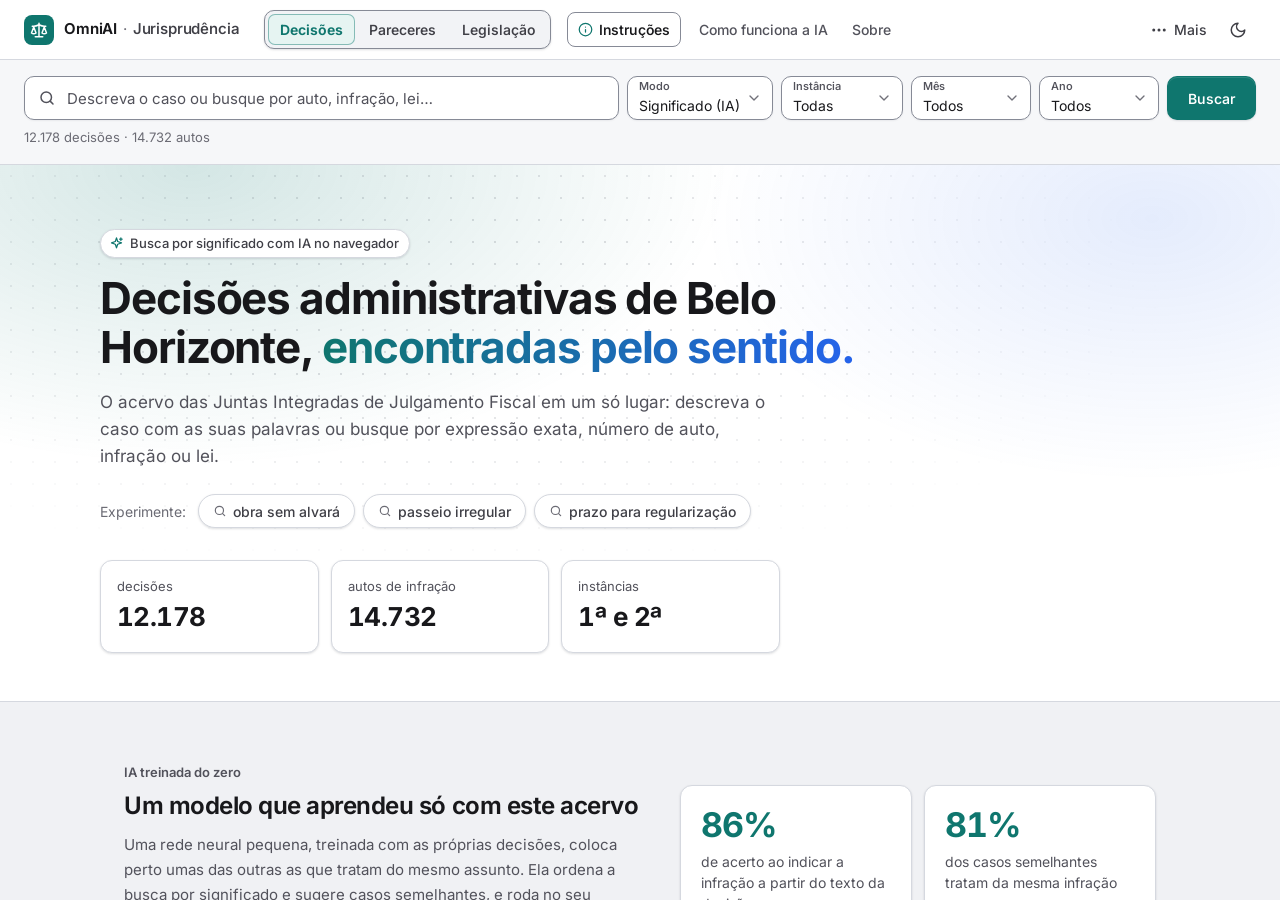
==== site_publico/index.html @ 9a9481fb "Site: visual com mais contraste e profundidade O tema ficou sutil demais, principalmente os contorno" ====
<!doctype html>
<html lang="pt-BR">

<head>
  <meta charset="utf-8" />
  <meta name="viewport" content="width=device-width, initial-scale=1" />
  <title>OmniAI · Jurisprudência — busca de decisões administrativas com IA</title>
  <meta name="description"
    content="Busque mais de 12 mil decisões das Juntas Integradas de Julgamento Fiscal de Belo Horizonte por expressão, palavras ou significado, com IA que roda no navegador." />
  <meta name="theme-color" content="#0f766e" />
  <link rel="canonical" href="https://sauliiin.github.io/jurisprudencia-juntas/site_publico/" />
  <meta property="og:type" content="website" />
  <meta property="og:locale" content="pt_BR" />
  <meta property="og:site_name" content="OmniAI · Jurisprudência" />
  <meta property="og:title" content="OmniAI · Jurisprudência" />
  <meta property="og:description"
    content="Mais de 12 mil decisões administrativas de Belo Horizonte, pesquisáveis pelo sentido, com IA treinada do zero que roda no navegador." />
  <meta property="og:url" content="https://sauliiin.github.io/jurisprudencia-juntas/site_publico/" />
  <meta property="og:image" content="https://sauliiin.github.io/jurisprudencia-juntas/site_publico/assets/og.png" />
  <meta property="og:image:width" content="1200" />
  <meta property="og:image:height" content="630" />
  <meta property="og:image:alt" content="OmniAI · Jurisprudência: busca de decisões administrativas com IA" />
  <meta name="twitter:card" content="summary_large_image" />
  <meta name="twitter:title" content="OmniAI · Jurisprudência" />
  <meta name="twitter:description"
    content="Mais de 12 mil decisões administrativas de Belo Horizonte, pesquisáveis pelo sentido, com IA no navegador." />
  <meta name="twitter:image" content="https://sauliiin.github.io/jurisprudencia-juntas/site_publico/assets/og.png" />
  <link rel="icon" href="assets/favicon.svg" type="image/svg+xml" />
  <link rel="preload" href="assets/fonts/inter-latin.woff2" as="font" type="font/woff2" crossorigin />
  <link rel="stylesheet" href="styles.css" />
  <script>
    try {
      const tema = localStorage.getItem("omniai-tema");
      if (tema === "light" || tema === "dark") document.documentElement.dataset.theme = tema;
    } catch {}
  </script>
</head>

<body class="app tem-home">
  <a class="pular" href="#search-input">Pular para a busca</a>

  <header class="topbar">
    <a class="brand" href="./" aria-label="OmniAI · Jurisprudência, página inicial">
      <span class="brand-mark" aria-hidden="true"><svg class="icon"><use href="assets/icones.svg#balanca" /></svg></span>
      <span>OmniAI<span class="brand-sep"> · </span><span class="brand-produto">Jurisprudência</span></span>
    </a>
    <nav class="topnav" aria-label="Principal">
      <div class="modos">
        <a class="modo" href="./" aria-current="page">Decisões</a>
        <a class="modo" href="pareceres/">Pareceres</a>
        <a class="modo" href="legislacao/">Legislação</a>
      </div>
      <a class="nav-link nav-destaque" href="instrucoes.html"><svg class="icon icon-sm" aria-hidden="true"><use href="assets/icones.svg#info" /></svg>Instruções</a>
      <a class="nav-link" href="ia.html">Como funciona a IA</a>
      <a class="nav-link" href="sobre.html">Sobre</a>
    </nav>
    <div class="topbar-acoes">
      <a class="icon-btn so-celular" href="instrucoes.html" aria-label="Instruções"><svg class="icon" aria-hidden="true"><use href="assets/icones.svg#info" /></svg></a>
      <details class="menu">
        <summary class="icon-btn" aria-label="Mais opções">
          <svg class="icon" aria-hidden="true"><use href="assets/icones.svg#mais" /></svg><span class="menu-rotulo">Mais</span>
        </summary>
        <div class="menu-painel">
          <div class="so-mobile">
            <a href="./"><svg class="icon" aria-hidden="true"><use href="assets/icones.svg#balanca" /></svg>Decisões</a>
            <a href="pareceres/"><svg class="icon" aria-hidden="true"><use href="assets/icones.svg#pasta" /></svg>Pareceres</a>
            <a href="legislacao/"><svg class="icon" aria-hidden="true"><use href="assets/icones.svg#livro" /></svg>Legislação</a>
          </div>
          <div class="so-medio">
            <a href="ia.html"><svg class="icon" aria-hidden="true"><use href="assets/icones.svg#faisca" /></svg>Como funciona a IA</a>
            <a href="sobre.html"><svg class="icon" aria-hidden="true"><use href="assets/icones.svg#info" /></svg>Sobre o projeto</a>
            <div class="menu-sep"></div>
          </div>
          <div class="menu-titulo">Para quem vota nas Juntas</div>
          <a href="https://drive.google.com/drive/folders/1YDlwa0MiwxSYp5H8YgRgQfdKc9hQhJph?usp=sharing" target="_blank" rel="noopener">
            <svg class="icon" aria-hidden="true"><use href="assets/icones.svg#pasta" /></svg>Drive · Decisões por lei
            <svg class="icon externo" aria-hidden="true"><use href="assets/icones.svg#externo" /></svg></a>
          <a href="https://drive.google.com/drive/folders/1k8K3eUxbiuRlLcRZhVXwx4fyr3P94zcZ?usp=sharing" target="_blank" rel="noopener">
            <svg class="icon" aria-hidden="true"><use href="assets/icones.svg#documento" /></svg>Drive · Modelos de voto
            <svg class="icon externo" aria-hidden="true"><use href="assets/icones.svg#externo" /></svg></a>
          <a href="instrucoes.html"><svg class="icon" aria-hidden="true"><use href="assets/icones.svg#info" /></svg>Instruções</a>
          <a href="roteiro_voto.html"><svg class="icon" aria-hidden="true"><use href="assets/icones.svg#livro" /></svg>Roteiro para elaborar voto</a>
          <a href="tutoriais.html"><svg class="icon" aria-hidden="true"><use href="assets/icones.svg#video" /></svg>Vídeos tutoriais</a>
        </div>
      </details>
      <button class="icon-btn tema-toggle" type="button" aria-label="Alternar tema">
        <svg class="icon icon-lua" aria-hidden="true"><use href="assets/icones.svg#lua" /></svg>
        <svg class="icon icon-sol" aria-hidden="true"><use href="assets/icones.svg#sol" /></svg>
      </button>
    </div>
  </header>

  <section class="busca" aria-label="Busca de decisões">
    <form id="search-form" class="searchbar" role="search">
      <div class="campo-busca">
        <svg class="icon" aria-hidden="true"><use href="assets/icones.svg#busca" /></svg>
        <label class="sr-only" for="search-input">Buscar decisões</label>
        <input id="search-input" type="search" autocomplete="off" enterkeyhint="search"
          placeholder="Descreva o caso ou busque por auto, infração, lei…" />
      </div>
      <button class="btn filtros-toggle" type="button" aria-expanded="false" aria-controls="filtros">
        <svg class="icon" aria-hidden="true"><use href="assets/icones.svg#filtros" /></svg>Filtros
      </button>
      <div id="filtros" class="filtros">
        <label class="filtro"><span class="filtro-rotulo">Modo</span>
          <select id="search-mode">
            <option value="phrase">Expressão</option>
            <option value="words">Palavras</option>
            <option value="semantic" selected>Significado (IA)</option>
          </select>
        </label>
        <label class="filtro"><span class="filtro-rotulo">Instância</span>
          <select id="instance-filter">
            <option value="todas">Todas</option>
            <option value="1a_instancia">1ª instância</option>
            <option value="2a_instancia">2ª instância</option>
          </select>
        </label>
        <label class="filtro"><span class="filtro-rotulo">Mês</span>
          <select id="month-filter">
            <option value="">Todos</option>
            <option value="janeiro">Janeiro</option>
            <option value="fevereiro">Fevereiro</option>
            <option value="março">Março</option>
            <option value="abril">Abril</option>
            <option value="maio">Maio</option>
            <option value="junho">Junho</option>
            <option value="julho">Julho</option>
            <option value="agosto">Agosto</option>
            <option value="setembro">Setembro</option>
            <option value="outubro">Outubro</option>
            <option value="novembro">Novembro</option>
            <option value="dezembro">Dezembro</option>
          </select>
        </label>
        <label class="filtro"><span class="filtro-rotulo">Ano</span>
          <select id="year-filter">
            <option value="">Todos</option>
          </select>
        </label>
      </div>
      <button class="btn btn-primary btn-buscar" type="submit">Buscar</button>
    </form>
    <p id="stats" class="busca-status" aria-live="polite">Carregando acervo…</p>
  </section>

  <main class="principal" id="conteudo">
    <div id="home" class="home">
      <section class="hero" aria-labelledby="home-titulo">
        <div class="hero-inner">
          <p class="eyebrow"><svg class="icon" aria-hidden="true"><use href="assets/icones.svg#faisca" /></svg>Busca por significado com IA no navegador</p>
          <h1 id="home-titulo">Decisões administrativas de Belo Horizonte, <span class="titulo-destaque">encontradas pelo sentido.</span></h1>
          <p class="hero-lead">
            O acervo das Juntas Integradas de Julgamento Fiscal em um só lugar: descreva o caso com as suas palavras
            ou busque por expressão exata, número de auto, infração ou lei.
          </p>
          <div class="exemplos">
            <span class="exemplos-rotulo">Experimente:</span>
            <button class="exemplo" type="button" data-busca="obra sem alvará"><svg class="icon" aria-hidden="true"><use href="assets/icones.svg#busca" /></svg>obra sem alvará</button>
            <button class="exemplo" type="button" data-busca="passeio irregular"><svg class="icon" aria-hidden="true"><use href="assets/icones.svg#busca" /></svg>passeio irregular</button>
            <button class="exemplo" type="button" data-busca="prazo para regularização"><svg class="icon" aria-hidden="true"><use href="assets/icones.svg#busca" /></svg>prazo para regularização</button>
          </div>
          <dl class="numeros">
            <div class="numero"><dt>decisões</dt><dd id="num-votos">12.178</dd></div>
            <div class="numero"><dt>autos de infração</dt><dd id="num-autos">14.732</dd></div>
            <div class="numero"><dt>instâncias</dt><dd>1ª e 2ª</dd></div>
          </dl>
        </div>
      </section>

      <section class="home-secao home-ia" aria-labelledby="home-ia-titulo">
        <div>
          <p class="secao-rotulo">IA treinada do zero</p>
          <h2 id="home-ia-titulo">Um modelo que aprendeu só com este acervo</h2>
          <p>
            Uma rede neural pequena, treinada com as próprias decisões, coloca perto umas das outras as que tratam do
            mesmo assunto. Ela ordena a busca por significado e sugere casos semelhantes, e roda no seu navegador:
            nada do que você digita sai do seu computador.
          </p>
          <a class="link-seta" href="ia.html">Como funciona a IA
            <svg class="icon icon-sm" aria-hidden="true"><use href="assets/icones.svg#seta-direita" /></svg></a>
        </div>
        <div class="metricas">
          <div class="metrica"><strong data-metrica="acerto_infracao">86%</strong><span>de acerto ao indicar a infração a partir do texto da decisão</span></div>
          <div class="metrica"><strong data-metrica="vizinhos_mesma_infracao_p5">81%</strong><span>dos casos semelhantes tratam da mesma infração</span></div>
        </div>
      </section>

      <section class="home-secao home-recursos" aria-labelledby="home-recursos-titulo">
        <h2 id="home-recursos-titulo">Feito para quem pesquisa e vota</h2>
        <div class="recursos">
          <div class="recurso">
            <span class="recurso-icone"><svg class="icon" aria-hidden="true"><use href="assets/icones.svg#busca" /></svg></span>
            <h3>Três modos de busca</h3>
            <p>Expressão exata, todas as palavras ou significado, com filtros por instância, mês e ano.</p>
          </div>
          <div class="recurso">
            <span class="recurso-icone"><svg class="icon" aria-hidden="true"><use href="assets/icones.svg#camadas" /></svg></span>
            <h3>Casos semelhantes</h3>
            <p>Ao abrir uma decisão, as cinco mais parecidas e como cada uma foi julgada.</p>
          </div>
          <div class="recurso">
            <span class="recurso-icone"><svg class="icon" aria-hidden="true"><use href="assets/icones.svg#escudo" /></svg></span>
            <h3>Dados pessoais protegidos</h3>
            <p>Nomes de autuados mascarados e caminhos internos removidos do acervo publicado.</p>
          </div>
        </div>
      </section>

      <footer class="rodape">
        <div class="rodape-inner">
          <span>OmniAI · Jurisprudência — projeto de Saulo Hugo Rossi</span>
          <nav aria-label="Rodapé">
            <a href="sobre.html">Sobre</a>
            <a href="ia.html">Como funciona a IA</a>
            <a href="instrucoes.html">Instruções</a>
            <a href="https://drive.google.com/drive/folders/1YDlwa0MiwxSYp5H8YgRgQfdKc9hQhJph?usp=sharing" target="_blank" rel="noopener">Drive · Decisões por lei</a>
            <a href="https://drive.google.com/drive/folders/1k8K3eUxbiuRlLcRZhVXwx4fyr3P94zcZ?usp=sharing" target="_blank" rel="noopener">Drive · Modelos</a>
            <a href="https://github.com/sauliiin/jurisprudencia-juntas" target="_blank" rel="noopener">GitHub</a>
          </nav>
        </div>
      </footer>
    </div>

    <div class="workspace">
      <section class="results-pane" aria-label="Resultados">
        <div class="results-meta">
          <span id="result-count" aria-live="polite">0 resultados</span>
        </div>
        <div id="ia-hint" class="ia-hint" hidden></div>
        <div id="results" class="results-list"></div>
        <nav id="pagination-bar" class="pagination-bar" aria-label="Paginação" hidden>
          <button id="page-prev" class="btn" type="button" disabled>
            <svg class="icon icon-sm" aria-hidden="true"><use href="assets/icones.svg#anterior" /></svg>Anterior</button>
          <span id="page-info">Página 1</span>
          <button id="page-next" class="btn" type="button">Próxima
            <svg class="icon icon-sm" aria-hidden="true"><use href="assets/icones.svg#proxima" /></svg></button>
        </nav>
      </section>

      <section class="detail-pane" aria-label="Decisão selecionada">
        <div id="empty-state" class="empty-state">
          <svg class="icon" aria-hidden="true"><use href="assets/icones.svg#documento" /></svg>
          <strong>Selecione uma decisão</strong>
          <span>O texto, os autos e os casos semelhantes aparecem aqui.</span>
        </div>

        <article id="detail" class="detail" hidden>
          <div class="detail-barra">
            <button class="btn btn-ghost" type="button" data-voltar>
              <svg class="icon" aria-hidden="true"><use href="assets/icones.svg#seta-esquerda" /></svg>Voltar</button>
          </div>
          <header class="detail-head">
            <div class="detail-tags">
              <span id="detail-instance" class="badge"></span>
              <span id="detail-resultado" class="tag" hidden></span>
            </div>
            <h1 id="detail-title"></h1>
            <p id="detail-subtitle"></p>
            <div class="detail-actions">
              <a id="open-file" class="btn btn-primary" target="_blank" rel="noreferrer">Abrir documento</a>
              <button id="copy-link" class="btn" type="button">
                <svg class="icon" aria-hidden="true"><use href="assets/icones.svg#link" /></svg><span>Copiar link</span></button>
            </div>
          </header>

          <dl id="detail-meta" class="meta-grid"></dl>

          <h2 class="secao-titulo">Autos de infração</h2>
          <div id="autos" class="autos"></div>

          <section id="similares" class="similares" hidden></section>

          <div class="preview-toolbar">
            <span id="preview-label"></span>
            <div class="segmentado" role="group" aria-label="Visualização">
              <button id="show-text" class="subtle" type="button">Texto</button>
              <button id="show-file" class="subtle" type="button">Arquivo</button>
            </div>
          </div>

          <div id="preview" class="preview"></div>
        </article>
      </section>
    </div>
  </main>

  <script src="config.js" defer></script>
  <script src="site.js" defer></script>
  <script src="ia.js" defer></script>
  <script src="app.js" defer></script>
</body>

</html>
---- site_publico/styles.css ----
/* OmniAI · Jurisprudência — sistema visual compartilhado por todas as páginas.
   Tema claro padrão, escuro (grafite) por prefers-color-scheme ou pelo botão de tema,
   que grava data-theme no <html>. */

@font-face {
  font-family: "Inter";
  font-style: normal;
  font-weight: 400 700;
  font-display: swap;
  src: url("assets/fonts/inter-latin.woff2") format("woff2");
  unicode-range: U+0000-00FF, U+0131, U+0152-0153, U+02BB-02BC, U+02C6, U+02DA, U+02DC, U+0304, U+0308,
    U+0329, U+2000-206F, U+20AC, U+2122, U+2191, U+2193, U+2212, U+2215, U+FEFF, U+FFFD;
}

@font-face {
  font-family: "Inter";
  font-style: normal;
  font-weight: 400 700;
  font-display: swap;
  src: url("assets/fonts/inter-latin-ext.woff2") format("woff2");
  unicode-range: U+0100-02BA, U+02BD-02C5, U+02C7-02CC, U+02CE-02D7, U+02DD-02FF, U+1D00-1DBF, U+1E00-1E9F,
    U+1EF2-1EFF, U+2020, U+20A0-20AB, U+20AD-20C4, U+2113, U+2C60-2C7F, U+A720-A7FF;
}

/* ---------- Tokens ---------- */

:root {
  color-scheme: light;
  --bg: #f0f1f4;
  --surface: #ffffff;
  --surface-2: #f2f3f6;
  --surface-hover: #f6f7f9;
  --line: #d5d8df;
  --line-strong: #b9bdc7;
  --ink: #18181b;
  --ink-2: #3f3f46;
  --muted: #52525b;
  --subtle: #6b6b74;
  --accent: #0f766e;
  --accent-hover: #115e59;
  --accent-ink: #ffffff;
  --accent-soft: #e6f4f2;
  --accent-text: #0f766e;
  --busca-bg: #f6f7f9;
  --field-bg: #ffffff;
  --field-border: #868a96;
  --field-border-hover: #6b6b74;
  --field-shadow: 0 1px 2px rgba(24, 24, 27, 0.06);
  --mark-bg: #fdf0a6;
  --mark-ink: #18181b;
  --ok-bg: #e7f6ec;
  --ok-ink: #166534;
  --bad-bg: #fdecec;
  --bad-ink: #9f1d1d;
  --warn-bg: #fdf3dc;
  --warn-ink: #8a4b06;
  --info-bg: #e8f0fd;
  --info-ink: #1d4ed8;
  --neutral-bg: #f0f0f2;
  --neutral-ink: #52525b;
  --hero-a: rgba(15, 118, 110, 0.18);
  --hero-b: rgba(37, 99, 235, 0.12);
  --shadow-card: 0 1px 2px rgba(16, 24, 40, 0.06), 0 1px 3px rgba(16, 24, 40, 0.08);
  --shadow-hover: 0 2px 4px rgba(16, 24, 40, 0.06), 0 8px 20px rgba(16, 24, 40, 0.1);
  --hero-dot: rgba(15, 23, 42, 0.13);
  --titulo-a: #0f766e;
  --titulo-b: #2563eb;
  --shadow-menu: 0 8px 28px rgba(24, 24, 27, 0.12), 0 1px 3px rgba(24, 24, 27, 0.06);
  --focus: 0 0 0 2px var(--surface), 0 0 0 4px #0f766e;

  --s-1: 4px;
  --s-2: 8px;
  --s-3: 12px;
  --s-4: 16px;
  --s-5: 20px;
  --s-6: 24px;
  --s-8: 32px;
  --s-10: 40px;
  --s-12: 48px;
  --s-16: 64px;
  --r-sm: 8px;
  --r: 10px;
  --r-lg: 12px;
  --r-full: 999px;
  --t: 150ms ease;
  --font: "Inter", ui-sans-serif, system-ui, -apple-system, "Segoe UI", Roboto, sans-serif;
  --mono: ui-monospace, "SFMono-Regular", "JetBrains Mono", Menlo, monospace;
  --topbar-h: 60px;
}

@media (prefers-color-scheme: dark) {
  :root:not([data-theme="light"]) {
    color-scheme: dark;
    --bg: #1a1a1f;
    --surface: #26262d;
    --surface-2: #2e2e36;
    --surface-hover: #313139;
    --line: #42424c;
    --line-strong: #575762;
    --ink: #ededef;
    --ink-2: #d4d4d8;
    --muted: #b0b0b9;
    --subtle: #9d9da7;
    --accent: #2dd4bf;
    --accent-hover: #5eead4;
    --accent-ink: #042f2e;
    --accent-soft: rgba(45, 212, 191, 0.12);
    --accent-text: #5eead4;
    --busca-bg: #222228;
    --field-bg: #31313a;
    --field-border: #74747f;
    --field-border-hover: #9a9aa5;
    --field-shadow: 0 1px 2px rgba(0, 0, 0, 0.3);
    --mark-bg: rgba(250, 204, 21, 0.28);
    --mark-ink: #fef9c3;
    --ok-bg: rgba(34, 197, 94, 0.14);
    --ok-ink: #86efac;
    --bad-bg: rgba(239, 68, 68, 0.14);
    --bad-ink: #fca5a5;
    --warn-bg: rgba(245, 158, 11, 0.14);
    --warn-ink: #fcd34d;
    --info-bg: rgba(59, 130, 246, 0.16);
    --info-ink: #93c5fd;
    --neutral-bg: rgba(161, 161, 170, 0.14);
    --neutral-ink: #c4c4cc;
    --hero-a: rgba(45, 212, 191, 0.17);
    --hero-b: rgba(129, 140, 248, 0.14);
    --shadow-card: 0 1px 2px rgba(0, 0, 0, 0.35), inset 0 1px 0 rgba(255, 255, 255, 0.04);
    --shadow-hover: 0 2px 6px rgba(0, 0, 0, 0.4), 0 10px 24px rgba(0, 0, 0, 0.35), inset 0 1px 0 rgba(255, 255, 255, 0.05);
    --hero-dot: rgba(255, 255, 255, 0.08);
    --titulo-a: #5eead4;
    --titulo-b: #a5b4fc;
    --shadow-menu: 0 12px 32px rgba(0, 0, 0, 0.5), 0 1px 3px rgba(0, 0, 0, 0.4);
    --focus: 0 0 0 2px var(--surface), 0 0 0 4px #2dd4bf;
  }
}

:root[data-theme="dark"] {
  color-scheme: dark;
  --bg: #1a1a1f;
  --surface: #26262d;
  --surface-2: #2e2e36;
  --surface-hover: #313139;
  --line: #42424c;
  --line-strong: #575762;
  --ink: #ededef;
  --ink-2: #d4d4d8;
  --muted: #b0b0b9;
  --subtle: #9d9da7;
  --accent: #2dd4bf;
  --accent-hover: #5eead4;
  --accent-ink: #042f2e;
  --accent-soft: rgba(45, 212, 191, 0.12);
  --accent-text: #5eead4;
  --busca-bg: #222228;
  --field-bg: #31313a;
  --field-border: #74747f;
  --field-border-hover: #9a9aa5;
  --field-shadow: 0 1px 2px rgba(0, 0, 0, 0.3);
  --mark-bg: rgba(250, 204, 21, 0.28);
  --mark-ink: #fef9c3;
  --ok-bg: rgba(34, 197, 94, 0.14);
  --ok-ink: #86efac;
  --bad-bg: rgba(239, 68, 68, 0.14);
  --bad-ink: #fca5a5;
  --warn-bg: rgba(245, 158, 11, 0.14);
  --warn-ink: #fcd34d;
  --info-bg: rgba(59, 130, 246, 0.16);
  --info-ink: #93c5fd;
  --neutral-bg: rgba(161, 161, 170, 0.14);
  --neutral-ink: #c4c4cc;
  --hero-a: rgba(45, 212, 191, 0.17);
  --hero-b: rgba(129, 140, 248, 0.14);
  --shadow-card: 0 1px 2px rgba(0, 0, 0, 0.35), inset 0 1px 0 rgba(255, 255, 255, 0.04);
  --shadow-hover: 0 2px 6px rgba(0, 0, 0, 0.4), 0 10px 24px rgba(0, 0, 0, 0.35), inset 0 1px 0 rgba(255, 255, 255, 0.05);
  --hero-dot: rgba(255, 255, 255, 0.08);
  --titulo-a: #5eead4;
  --titulo-b: #a5b4fc;
  --shadow-menu: 0 12px 32px rgba(0, 0, 0, 0.5), 0 1px 3px rgba(0, 0, 0, 0.4);
  --focus: 0 0 0 2px var(--surface), 0 0 0 4px #2dd4bf;
}

/* ---------- Base ---------- */

*,
*::before,
*::after {
  box-sizing: border-box;
}

html {
  -webkit-text-size-adjust: 100%;
  text-size-adjust: 100%;
}

body {
  margin: 0;
  min-height: 100vh;
  font-family: var(--font);
  font-size: 15px;
  line-height: 1.5;
  color: var(--ink);
  background: var(--bg);
  -webkit-font-smoothing: antialiased;
  font-feature-settings: "cv11", "ss01";
}

h1,
h2,
h3 {
  margin: 0;
  line-height: 1.25;
  letter-spacing: -0.01em;
  font-weight: 650;
}

p {
  margin: 0;
}

a {
  color: var(--accent-text);
  text-underline-offset: 3px;
}

a:hover {
  color: var(--accent-hover);
}

button,
input,
select {
  font: inherit;
  color: inherit;
}

button {
  cursor: pointer;
}

:focus-visible {
  outline: none;
  box-shadow: var(--focus);
  border-radius: var(--r-sm);
}

mark {
  padding: 0 2px;
  border-radius: 3px;
  background: var(--mark-bg);
  color: var(--mark-ink);
}

.icon {
  width: 18px;
  height: 18px;
  flex: none;
  vertical-align: middle;
}

.icon-sm {
  width: 15px;
  height: 15px;
}

.sr-only {
  position: absolute;
  width: 1px;
  height: 1px;
  padding: 0;
  margin: -1px;
  overflow: hidden;
  clip: rect(0, 0, 0, 0);
  white-space: nowrap;
  border: 0;
}

.pular {
  position: absolute;
  left: var(--s-4);
  top: -48px;
  z-index: 100;
  padding: var(--s-2) var(--s-4);
  border-radius: var(--r);
  background: var(--accent);
  color: var(--accent-ink);
  font-weight: 600;
  text-decoration: none;
}

.pular:focus {
  top: var(--s-3);
}

::-webkit-scrollbar {
  width: 10px;
  height: 10px;
}

::-webkit-scrollbar-thumb {
  border: 3px solid transparent;
  border-radius: var(--r-full);
  background: var(--line-strong) padding-box;
}

::-webkit-scrollbar-track {
  background: transparent;
}

/* ---------- Botões ---------- */

.btn {
  display: inline-flex;
  align-items: center;
  justify-content: center;
  gap: var(--s-2);
  min-height: 40px;
  padding: 0 var(--s-4);
  border: 1px solid var(--line);
  border-radius: var(--r);
  background: var(--surface);
  color: var(--ink);
  font-size: 14px;
  font-weight: 550;
  text-decoration: none;
  white-space: nowrap;
  transition: background var(--t), border-color var(--t), color var(--t), box-shadow var(--t);
}

.btn:hover {
  background: var(--surface-hover);
  border-color: var(--line-strong);
  color: var(--ink);
}

.btn:disabled,
.btn[aria-disabled="true"] {
  opacity: 0.5;
  cursor: not-allowed;
  pointer-events: none;
}

.btn-primary,
.open-button {
  border-color: transparent;
  background: var(--accent);
  color: var(--accent-ink);
}

.btn-primary:hover,
.open-button:hover {
  border-color: transparent;
  background: var(--accent-hover);
  color: var(--accent-ink);
}

.btn-ghost {
  border-color: transparent;
  background: transparent;
  color: var(--ink-2);
}

.btn-ghost:hover {
  border-color: transparent;
  background: var(--surface-2);
}

.icon-btn {
  display: inline-flex;
  align-items: center;
  justify-content: center;
  gap: 6px;
  min-width: 36px;
  height: 36px;
  padding: 0 var(--s-2);
  border: 1px solid transparent;
  border-radius: var(--r);
  background: transparent;
  color: var(--ink-2);
  font-size: 14px;
  font-weight: 500;
  transition: background var(--t), color var(--t);
}

.icon-btn:hover {
  background: var(--surface-2);
  color: var(--ink);
}

/* ---------- Topo ---------- */

.topbar {
  position: sticky;
  top: 0;
  z-index: 30;
  display: flex;
  align-items: center;
  gap: var(--s-6);
  height: var(--topbar-h);
  padding: 0 var(--s-6);
  border-bottom: 1px solid var(--line);
  background: var(--surface);
}

.brand {
  display: inline-flex;
  align-items: center;
  gap: 10px;
  color: var(--ink);
  font-weight: 650;
  font-size: 15px;
  letter-spacing: -0.01em;
  text-decoration: none;
  white-space: nowrap;
}

.brand:hover {
  color: var(--ink);
}

.brand-mark {
  display: inline-grid;
  place-items: center;
  width: 30px;
  height: 30px;
  border-radius: 8px;
  background: var(--accent);
  color: var(--accent-ink);
}

.brand-mark .icon {
  width: 18px;
  height: 18px;
}

.brand-sep {
  color: var(--subtle);
  font-weight: 400;
  margin: 0 2px;
}

.brand-produto {
  color: var(--ink-2);
  font-weight: 550;
}

.topnav {
  display: flex;
  align-items: center;
  gap: var(--s-1);
  min-width: 0;
}

.modos {
  display: inline-flex;
  gap: 2px;
  margin-right: var(--s-3);
  padding: 3px;
  border: 1px solid var(--field-border);
  border-radius: var(--r);
  background: var(--surface-2);
}

.modo {
  padding: 5px 12px;
  border-radius: 7px;
  color: var(--ink-2);
  font-size: 14px;
  font-weight: 550;
  text-decoration: none;
  transition: background var(--t), color var(--t);
}

.modo:hover {
  background: var(--surface-hover);
  color: var(--ink);
}

.modo[aria-current="page"] {
  background: var(--accent-soft);
  color: var(--accent-text);
  font-weight: 650;
  box-shadow: inset 0 0 0 1px color-mix(in srgb, var(--accent) 45%, transparent);
}

.nav-link {
  padding: 6px 10px;
  border-radius: var(--r-sm);
  color: var(--muted);
  font-size: 14px;
  font-weight: 500;
  text-decoration: none;
  white-space: nowrap;
  transition: background var(--t), color var(--t);
}

.nav-link:hover,
.nav-link[aria-current="page"] {
  background: var(--surface-2);
  color: var(--ink);
}

/* Instruções: o atalho mais usado por quem vota, sempre à vista no topo. */
.nav-destaque {
  display: inline-flex;
  align-items: center;
  gap: 6px;
  margin-right: var(--s-1);
  border: 1px solid var(--field-border);
  color: var(--ink);
  font-weight: 550;
}

.nav-destaque .icon {
  color: var(--accent-text);
}

.so-celular {
  display: none;
}

.topbar-acoes {
  display: flex;
  align-items: center;
  gap: var(--s-1);
  margin-left: auto;
}

.menu {
  position: relative;
}

.menu > summary {
  list-style: none;
}

.menu > summary::-webkit-details-marker {
  display: none;
}

.menu[open] > summary {
  background: var(--surface-2);
  color: var(--ink);
}

.menu-painel {
  position: absolute;
  right: 0;
  top: calc(100% + 6px);
  z-index: 40;
  display: grid;
  min-width: 260px;
  padding: 6px;
  border: 1px solid var(--line);
  border-radius: var(--r-lg);
  background: var(--surface);
  box-shadow: var(--shadow-menu);
}

.menu-painel a {
  display: flex;
  align-items: center;
  gap: 10px;
  padding: 8px 10px;
  border-radius: var(--r-sm);
  color: var(--ink-2);
  font-size: 14px;
  text-decoration: none;
}

.menu-painel a:hover {
  background: var(--surface-2);
  color: var(--ink);
}

.menu-painel .icon {
  color: var(--subtle);
}

.menu-painel .externo {
  width: 13px;
  height: 13px;
  margin-left: auto;
}

.menu-titulo {
  padding: 8px 10px 4px;
  color: var(--subtle);
  font-size: 12px;
  font-weight: 550;
}

.menu-sep {
  height: 1px;
  margin: 6px 4px;
  background: var(--line);
}

.so-mobile {
  display: none;
}

.tema-toggle .icon-sol {
  display: none;
}

:root[data-theme="dark"] .tema-toggle .icon-sol {
  display: block;
}

:root[data-theme="dark"] .tema-toggle .icon-lua {
  display: none;
}

@media (prefers-color-scheme: dark) {
  :root:not([data-theme="light"]) .tema-toggle .icon-sol {
    display: block;
  }

  :root:not([data-theme="light"]) .tema-toggle .icon-lua {
    display: none;
  }
}

/* ---------- Busca ---------- */

.busca {
  padding: var(--s-4) var(--s-6);
  border-bottom: 1px solid var(--line);
  background: var(--busca-bg);
}

.searchbar {
  display: grid;
  grid-template-columns: minmax(0, 1fr) auto auto;
  grid-template-areas: "campo filtros buscar";
  align-items: center;
  gap: var(--s-2);
  max-width: 1400px;
  margin: 0 auto;
}

.campo-busca {
  grid-area: campo;
  position: relative;
  display: flex;
  align-items: center;
  min-width: 0;
}

.campo-busca > .icon {
  position: absolute;
  left: 14px;
  color: var(--muted);
  pointer-events: none;
}

.campo-busca input {
  width: 100%;
  height: 44px;
  padding: 0 var(--s-4) 0 42px;
  border: 1px solid var(--field-border);
  border-radius: var(--r);
  background: var(--field-bg);
  box-shadow: var(--field-shadow);
  font-size: 15px;
  outline: none;
  transition: border-color var(--t), box-shadow var(--t);
}

.campo-busca input::placeholder {
  color: var(--muted);
}

.campo-busca input:hover {
  border-color: var(--field-border-hover);
}

.campo-busca input:focus {
  border-color: var(--accent);
  box-shadow: 0 0 0 3px var(--accent-soft);
}

.searchbar .btn-buscar {
  grid-area: buscar;
  height: 44px;
  padding: 0 var(--s-5);
}

.filtros-toggle {
  display: none;
  grid-area: toggle;
  border-color: var(--field-border);
  background: var(--field-bg);
  box-shadow: var(--field-shadow);
}

.filtros {
  grid-area: filtros;
  display: flex;
  gap: var(--s-2);
}

.filtro {
  position: relative;
  display: block;
}

.filtro-rotulo {
  position: absolute;
  left: 12px;
  top: 5px;
  color: var(--muted);
  font-size: 11px;
  font-weight: 550;
  line-height: 1;
  pointer-events: none;
}

.filtro select {
  height: 44px;
  min-width: 120px;
  padding: 14px 32px 0 11px;
  border: 1px solid var(--field-border);
  border-radius: var(--r);
  box-shadow: var(--field-shadow);
  background: var(--field-bg)
    url("data:image/svg+xml,%3Csvg xmlns='http://www.w3.org/2000/svg' viewBox='0 0 24 24' fill='none' stroke='%2371717a' stroke-width='2' stroke-linecap='round' stroke-linejoin='round'%3E%3Cpath d='m6 9 6 6 6-6'/%3E%3C/svg%3E")
    no-repeat right 10px center / 16px;
  font-size: 14px;
  appearance: none;
  cursor: pointer;
  transition: border-color var(--t);
}

.filtro select:hover {
  border-color: var(--field-border-hover);
}

.filtro select:focus-visible {
  border-color: var(--accent);
}

.busca-status {
  max-width: 1400px;
  margin: var(--s-2) auto 0;
  color: var(--subtle);
  font-size: 13px;
}

/* ---------- Layout das páginas de busca ---------- */

.app {
  display: flex;
  flex-direction: column;
  height: 100vh;
  height: 100dvh;
  overflow: hidden;
}

.principal {
  position: relative;
  flex: 1;
  min-height: 0;
}

.workspace {
  display: grid;
  grid-template-columns: minmax(340px, 440px) minmax(0, 1fr);
  height: 100%;
  min-height: 0;
}

/* Com home: antes da primeira busca a home ocupa a área; depois, a lista e o detalhe. */
.app.tem-home:not(.tem-busca) .workspace {
  display: none;
}

.app.tem-busca .home {
  display: none;
}

/* ---------- Home ---------- */

.home {
  height: 100%;
  overflow: auto;
}

.hero {
  position: relative;
  overflow: hidden;
  padding: var(--s-16) var(--s-6) var(--s-12);
  border-bottom: 1px solid var(--line);
  background:
    radial-gradient(60% 80% at 15% 0%, var(--hero-a), transparent 70%),
    radial-gradient(50% 70% at 90% 10%, var(--hero-b), transparent 70%),
    var(--surface);
}

/* Grade de pontos discreta, que some nas bordas. */
.hero::before {
  content: "";
  position: absolute;
  inset: 0;
  background-image: radial-gradient(var(--hero-dot) 1px, transparent 1px);
  background-size: 22px 22px;
  mask-image: radial-gradient(ellipse 75% 70% at 35% 25%, #000 25%, transparent 75%);
  pointer-events: none;
}

.hero-inner {
  position: relative;
}

.hero-inner,
.home-secao {
  max-width: 1080px;
  margin: 0 auto;
}

.titulo-destaque {
  background: linear-gradient(90deg, var(--titulo-a), var(--titulo-b));
  -webkit-background-clip: text;
  background-clip: text;
  color: transparent;
}

.eyebrow {
  display: inline-flex;
  align-items: center;
  gap: 6px;
  margin-bottom: var(--s-4);
  padding: 4px 10px 4px 8px;
  border: 1px solid var(--line);
  border-radius: var(--r-full);
  background: var(--surface);
  color: var(--ink-2);
  font-size: 13px;
  font-weight: 500;
}

.eyebrow .icon {
  width: 15px;
  height: 15px;
  color: var(--accent-text);
}

.hero h1 {
  max-width: 760px;
  font-size: clamp(28px, 4.2vw, 44px);
  font-weight: 700;
  letter-spacing: -0.025em;
  line-height: 1.12;
}

.hero-lead {
  max-width: 680px;
  margin-top: var(--s-4);
  color: var(--muted);
  font-size: 17px;
  line-height: 1.6;
}

.exemplos {
  display: flex;
  flex-wrap: wrap;
  align-items: center;
  gap: var(--s-2);
  margin-top: var(--s-6);
}

.exemplos-rotulo {
  margin-right: var(--s-1);
  color: var(--subtle);
  font-size: 14px;
}

.exemplo {
  display: inline-flex;
  align-items: center;
  gap: 6px;
  height: 34px;
  padding: 0 14px;
  border: 1px solid var(--line);
  border-radius: var(--r-full);
  background: var(--surface);
  color: var(--ink-2);
  font-size: 14px;
  font-weight: 500;
  transition: border-color var(--t), box-shadow var(--t), color var(--t);
}

.exemplo:hover {
  border-color: var(--line-strong);
  box-shadow: var(--shadow-hover);
  color: var(--ink);
}

.exemplo .icon {
  width: 14px;
  height: 14px;
  color: var(--subtle);
}

.numeros {
  display: grid;
  grid-template-columns: repeat(3, minmax(0, 1fr));
  gap: var(--s-3);
  max-width: 680px;
  margin: var(--s-8) 0 0;
}

.numero {
  padding: var(--s-4);
  border: 1px solid var(--line);
  border-radius: var(--r-lg);
  background: var(--surface);
}

.numero dd {
  margin: 0;
  font-size: 26px;
  font-weight: 700;
  letter-spacing: -0.02em;
  font-variant-numeric: tabular-nums;
}

.numero dt {
  color: var(--muted);
  font-size: 13px;
}

.home-secao {
  padding: var(--s-12) var(--s-6);
}

.home-ia {
  display: grid;
  grid-template-columns: minmax(0, 1.1fr) minmax(0, 1fr);
  gap: var(--s-8);
  align-items: center;
}

.secao-rotulo {
  margin-bottom: var(--s-2);
  color: var(--accent-text);
  font-size: 13px;
  font-weight: 600;
}

.home-ia h2,
.home-recursos h2 {
  font-size: 24px;
  letter-spacing: -0.02em;
}

.home-ia p {
  margin-top: var(--s-3);
  color: var(--muted);
  line-height: 1.65;
}

.link-seta {
  display: inline-flex;
  align-items: center;
  gap: 6px;
  margin-top: var(--s-4);
  font-weight: 550;
  text-decoration: none;
}

.link-seta:hover {
  text-decoration: underline;
}

.metricas {
  display: grid;
  grid-template-columns: repeat(2, minmax(0, 1fr));
  gap: var(--s-3);
}

.metrica {
  padding: var(--s-5);
  border: 1px solid var(--line);
  border-radius: var(--r-lg);
  background: var(--surface);
}

.metrica strong {
  display: block;
  color: var(--accent-text);
  font-size: 34px;
  font-weight: 700;
  letter-spacing: -0.03em;
  font-variant-numeric: tabular-nums;
  line-height: 1.1;
}

.metrica span {
  display: block;
  margin-top: var(--s-2);
  color: var(--muted);
  font-size: 14px;
}

.recursos {
  display: grid;
  grid-template-columns: repeat(3, minmax(0, 1fr));
  gap: var(--s-3);
  margin-top: var(--s-6);
}

.recurso {
  padding: var(--s-5);
  border: 1px solid var(--line);
  border-radius: var(--r-lg);
  background: var(--surface);
}

.recurso-icone {
  display: inline-grid;
  place-items: center;
  width: 36px;
  height: 36px;
  margin-bottom: var(--s-3);
  border-radius: var(--r);
  background: var(--accent-soft);
  color: var(--accent-text);
}

.recurso h3 {
  font-size: 15px;
}

.recurso p {
  margin-top: var(--s-1);
  color: var(--muted);
  font-size: 14px;
}

.rodape {
  border-top: 1px solid var(--line);
  background: var(--surface);
}

.rodape-inner {
  display: flex;
  flex-wrap: wrap;
  align-items: center;
  justify-content: space-between;
  gap: var(--s-4);
  max-width: 1080px;
  margin: 0 auto;
  padding: var(--s-6);
  color: var(--subtle);
  font-size: 13px;
}

.rodape nav {
  display: flex;
  flex-wrap: wrap;
  gap: var(--s-1) var(--s-4);
}

.rodape a {
  color: var(--muted);
  text-decoration: none;
}

.rodape a:hover {
  color: var(--ink);
  text-decoration: underline;
}

/* ---------- Lista de resultados ---------- */

.results-pane {
  display: flex;
  flex-direction: column;
  min-height: 0;
  border-right: 1px solid var(--line);
  background: var(--bg);
}

.results-meta {
  display: flex;
  align-items: center;
  justify-content: space-between;
  gap: var(--s-2);
  padding: var(--s-3) var(--s-4);
  border-bottom: 1px solid var(--line);
  color: var(--muted);
  font-size: 13px;
  font-weight: 500;
}

.ia-hint {
  display: flex;
  gap: var(--s-2);
  margin: var(--s-3) var(--s-3) 0;
  padding: var(--s-3);
  border: 1px solid var(--line);
  border-radius: var(--r);
  background: var(--accent-soft);
  color: var(--ink-2);
  font-size: 13px;
  line-height: 1.5;
}

.ia-hint[hidden] {
  display: none;
}

.results-list {
  flex: 1;
  min-height: 0;
  overflow: auto;
  padding: var(--s-3);
  display: flex;
  flex-direction: column;
  gap: var(--s-2);
}

.result {
  display: flex;
  flex-direction: column;
  gap: 6px;
  width: 100%;
  padding: 14px var(--s-4);
  border: 1px solid var(--line);
  border-radius: var(--r-lg);
  background: var(--surface);
  text-align: left;
  transition: border-color var(--t), box-shadow var(--t);
}

.result:hover {
  border-color: var(--line-strong);
  box-shadow: var(--shadow-hover);
}

.result.active {
  border-color: var(--accent);
  box-shadow: 0 0 0 1px var(--accent);
}

.result-topo {
  display: flex;
  flex-wrap: wrap;
  align-items: center;
  gap: 6px var(--s-2);
}

.result-meta {
  color: var(--subtle);
  font-size: 12.5px;
  font-variant-numeric: tabular-nums;
}

.result-title {
  color: var(--ink);
  font-size: 14.5px;
  font-weight: 600;
  line-height: 1.4;
}

.result-lei {
  display: flex;
  align-items: center;
  gap: 6px;
  color: var(--muted);
  font-size: 13px;
  min-width: 0;
}

.result-lei span {
  overflow: hidden;
  text-overflow: ellipsis;
  white-space: nowrap;
}

.result-snippet {
  display: -webkit-box;
  overflow: hidden;
  color: var(--muted);
  font-size: 13.5px;
  line-height: 1.55;
  -webkit-box-orient: vertical;
  -webkit-line-clamp: 2;
  line-clamp: 2;
}

.result-autos {
  display: flex;
  flex-wrap: wrap;
  gap: 6px;
}

.chip {
  display: inline-flex;
  align-items: center;
  max-width: 100%;
  padding: 2px 8px;
  border: 1px solid var(--line);
  border-radius: var(--r-full);
  background: var(--surface-2);
  color: var(--muted);
  font-family: var(--mono);
  font-size: 11.5px;
  line-height: 1.6;
  overflow-wrap: anywhere;
}

.tag {
  display: inline-flex;
  align-items: center;
  gap: 5px;
  padding: 2px 8px;
  border-radius: var(--r-full);
  background: var(--neutral-bg);
  color: var(--neutral-ink);
  font-size: 12px;
  font-weight: 600;
  line-height: 1.6;
  white-space: nowrap;
}

.tag::before {
  content: "";
  width: 6px;
  height: 6px;
  border-radius: 50%;
  background: currentColor;
}

.tag[hidden] {
  display: none;
}

.tag-deferido {
  background: var(--ok-bg);
  color: var(--ok-ink);
}

.tag-indeferido {
  background: var(--bad-bg);
  color: var(--bad-ink);
}

.tag-parcial {
  background: var(--warn-bg);
  color: var(--warn-ink);
}

.tag-diligencia {
  background: var(--info-bg);
  color: var(--info-ink);
}

.sim {
  margin-left: auto;
  padding: 1px 8px;
  border: 1px solid var(--line);
  border-radius: var(--r-full);
  color: var(--subtle);
  font-size: 12px;
  font-weight: 500;
  white-space: nowrap;
}

.sim-forte {
  border-color: color-mix(in srgb, var(--accent) 35%, transparent);
  color: var(--accent-text);
}

.badge {
  display: inline-flex;
  align-items: center;
  padding: 2px 8px;
  border: 1px solid var(--line);
  border-radius: var(--r-full);
  background: var(--surface-2);
  color: var(--muted);
  font-size: 12px;
  font-weight: 550;
  white-space: nowrap;
}

.loading,
.empty-list,
.error {
  padding: var(--s-8) var(--s-4);
  color: var(--muted);
  text-align: center;
  font-size: 14px;
}

.error {
  color: var(--bad-ink);
}

/* Skeleton enquanto a busca carrega. */
.skeleton {
  display: flex;
  flex-direction: column;
  gap: 10px;
  padding: var(--s-4);
  border: 1px solid var(--line);
  border-radius: var(--r-lg);
  background: var(--surface);
}

.skeleton-linha {
  height: 10px;
  border-radius: var(--r-full);
  background: linear-gradient(90deg, var(--surface-2) 25%, var(--line) 50%, var(--surface-2) 75%) 0 0 / 300% 100%;
  animation: brilho 1.4s ease-in-out infinite;
}

.skeleton-linha.curta {
  width: 35%;
}

.skeleton-linha.media {
  width: 70%;
}

.skeleton-linha.grossa {
  height: 14px;
}

@keyframes brilho {
  from {
    background-position: 100% 0;
  }
  to {
    background-position: 0 0;
  }
}

.pagination-bar {
  display: flex;
  align-items: center;
  justify-content: space-between;
  gap: var(--s-2);
  padding: var(--s-3);
  border-top: 1px solid var(--line);
  background: var(--surface);
  color: var(--muted);
  font-size: 13px;
}

.pagination-bar[hidden] {
  display: none;
}

.pagination-bar .btn {
  min-height: 34px;
  padding: 0 var(--s-3);
  font-size: 13px;
}

/* ---------- Detalhe ---------- */

.detail-pane {
  min-height: 0;
  overflow: auto;
  background: var(--surface);
}

.empty-state {
  display: grid;
  place-content: center;
  justify-items: center;
  gap: var(--s-2);
  height: 100%;
  padding: var(--s-8);
  color: var(--muted);
  text-align: center;
  transition: opacity 200ms ease;
}

.empty-state .icon {
  width: 40px;
  height: 40px;
  padding: 9px;
  border: 1px solid var(--line);
  border-radius: var(--r-lg);
  color: var(--subtle);
}

.empty-state strong {
  color: var(--ink);
  font-size: 15px;
}

.empty-state span {
  max-width: 300px;
  font-size: 14px;
}

.empty-state.is-hidden {
  opacity: 0;
}

.empty-state[hidden] {
  display: none;
}

.detail {
  max-width: 960px;
  margin: 0 auto;
  padding: var(--s-6) var(--s-8) var(--s-12);
}

.detail-barra {
  display: none;
}

.detail-head {
  display: grid;
  gap: var(--s-3);
  padding-bottom: var(--s-5);
  border-bottom: 1px solid var(--line);
}

.detail-tags {
  display: flex;
  flex-wrap: wrap;
  gap: 6px;
}

.detail-head h1 {
  font-size: 22px;
  font-weight: 650;
  letter-spacing: -0.02em;
  line-height: 1.3;
  overflow-wrap: anywhere;
}

.detail-head p {
  color: var(--muted);
  font-size: 14px;
  line-height: 1.6;
  overflow-wrap: anywhere;
}

.detail-actions {
  display: flex;
  flex-wrap: wrap;
  gap: var(--s-2);
}

/* Pareceres/Legislação: cabeçalho antigo com o botão ao lado do título. */
.detail-head > div:first-child:not(.detail-tags) {
  display: grid;
  gap: var(--s-2);
  justify-items: start;
}

.open-button {
  display: inline-flex;
  align-items: center;
  justify-content: center;
  gap: var(--s-2);
  justify-self: start;
  min-height: 40px;
  padding: 0 var(--s-4);
  border-radius: var(--r);
  font-size: 14px;
  font-weight: 550;
  text-decoration: none;
  transition: background var(--t);
}

.open-button[aria-disabled="true"] {
  opacity: 0.5;
  pointer-events: none;
}

.meta-grid {
  display: grid;
  grid-template-columns: repeat(auto-fill, minmax(150px, 1fr));
  margin: var(--s-5) 0 0;
  border: 1px solid var(--line);
  border-radius: var(--r-lg);
  background: var(--surface);
  overflow: hidden;
}

/* Divisórias por célula (margem negativa esconde as da borda externa). */
.meta-grid > div {
  margin: 0 -1px -1px 0;
  padding: var(--s-3) var(--s-4);
  border-right: 1px solid var(--line);
  border-bottom: 1px solid var(--line);
}

.meta-grid dt {
  color: var(--subtle);
  font-size: 12px;
  font-weight: 550;
}

.meta-grid dd {
  margin: 2px 0 0;
  font-size: 14px;
  font-weight: 550;
  font-variant-numeric: tabular-nums;
  overflow-wrap: anywhere;
}

.secao-titulo {
  display: flex;
  align-items: center;
  gap: var(--s-2);
  margin: var(--s-6) 0 var(--s-3);
  font-size: 14px;
  font-weight: 650;
}

.secao-titulo .badge {
  font-weight: 600;
}

.autos {
  display: grid;
  gap: var(--s-2);
}

.auto-row {
  display: grid;
  gap: var(--s-2);
  padding: var(--s-4);
  border: 1px solid var(--line);
  border-radius: var(--r-lg);
  background: var(--surface);
}

.auto-row > div:first-child {
  display: flex;
  align-items: center;
  gap: var(--s-2);
}

.auto-row strong {
  font-family: var(--mono);
  font-size: 13.5px;
}

.auto-link {
  text-decoration: none;
}

.auto-link:hover strong {
  text-decoration: underline;
}

.auto-fields {
  display: grid;
  gap: 6px;
  font-size: 13.5px;
  line-height: 1.5;
}

.auto-fields > div {
  display: grid;
  grid-template-columns: 96px minmax(0, 1fr);
  gap: var(--s-3);
  color: var(--ink-2);
}

.auto-fields span {
  color: var(--subtle);
  font-size: 12.5px;
  font-weight: 550;
}

.similares {
  margin-top: var(--s-6);
}

.similares[hidden] {
  display: none;
}

.similares-head {
  display: flex;
  flex-wrap: wrap;
  align-items: center;
  gap: var(--s-2);
  margin-bottom: var(--s-2);
  font-size: 14px;
}

.similares-head .badge {
  border-color: transparent;
  background: var(--accent-soft);
  color: var(--accent-text);
}

.similares-resumo {
  color: var(--muted);
  font-size: 13px;
}

.similares-head a {
  margin-left: auto;
  font-size: 13px;
}

.similares-lista {
  border: 1px solid var(--line);
  border-radius: var(--r-lg);
  overflow: hidden;
}

.similar {
  display: grid;
  grid-template-columns: minmax(0, 1fr) auto;
  align-items: center;
  gap: 2px var(--s-3);
  width: 100%;
  padding: 10px var(--s-4);
  border: 0;
  border-top: 1px solid var(--line);
  background: var(--surface);
  text-align: left;
  transition: background var(--t);
}

.similar:first-child {
  border-top: 0;
}

/* Pareceres/Legislação montam os semelhantes sem o contêiner da lista. */
.similares > .similar {
  border: 1px solid var(--line);
  border-radius: var(--r);
  margin-top: 6px;
}

.similar:hover {
  background: var(--surface-hover);
}

.similar-title {
  overflow: hidden;
  color: var(--ink);
  font-size: 13.5px;
  font-weight: 550;
  text-overflow: ellipsis;
  white-space: nowrap;
}

.similar-meta {
  display: flex;
  align-items: center;
  gap: 6px;
  color: var(--subtle);
  font-size: 12.5px;
  white-space: nowrap;
}

.similar-infracao {
  grid-column: 1 / -1;
  overflow: hidden;
  color: var(--muted);
  font-size: 12.5px;
  text-overflow: ellipsis;
  white-space: nowrap;
}

.preview-toolbar {
  display: flex;
  flex-wrap: wrap;
  align-items: center;
  gap: var(--s-2);
  margin: var(--s-6) 0 var(--s-3);
}

#preview-label {
  margin-right: auto;
  color: var(--subtle);
  font-size: 13px;
  overflow-wrap: anywhere;
}

.segmentado {
  display: inline-flex;
  padding: 3px;
  border: 1px solid var(--line);
  border-radius: var(--r);
  background: var(--surface-2);
}

.subtle {
  min-height: 30px;
  padding: 0 12px;
  border: 0;
  border-radius: 7px;
  background: transparent;
  color: var(--muted);
  font-size: 13px;
  font-weight: 550;
  transition: background var(--t), color var(--t);
}

.subtle:hover {
  color: var(--ink);
}

.subtle.active {
  background: var(--surface);
  color: var(--ink);
  box-shadow: 0 1px 2px rgba(0, 0, 0, 0.08);
}

.subtle:disabled {
  opacity: 0.45;
  cursor: not-allowed;
}

.preview {
  border: 1px solid var(--line);
  border-radius: var(--r-lg);
  background: var(--surface);
  overflow: hidden;
}

.preview iframe {
  display: block;
  width: 100%;
  height: 78vh;
  border: 0;
  background: #fff;
}

.text-preview {
  max-height: 78vh;
  overflow: auto;
  padding: var(--s-5) var(--s-6);
  color: var(--ink-2);
  font-size: 14px;
  line-height: 1.7;
  white-space: pre-wrap;
  overflow-wrap: anywhere;
}

.dispositivo-atual {
  margin: var(--s-3) calc(var(--s-3) * -1);
  padding: var(--s-3);
  border-left: 3px solid var(--accent);
  border-radius: 0 var(--r-sm) var(--r-sm) 0;
  background: var(--accent-soft);
}

s.revogado {
  color: var(--subtle);
}

/* Pareceres e Legislação: o chip é a pasta do documento, não um número de auto. */
.acervo-docs .result-autos .chip {
  font-family: var(--font);
  font-size: 12px;
}

/* Legislação: o texto inteiro da norma rola dentro da caixa, para o artigo aberto aparecer
   sem esconder o cabeçalho e os artigos semelhantes. */
body[data-ia="legislacao"] .text-preview {
  height: calc(100vh - 330px);
  min-height: 320px;
}

/* ---------- Páginas de conteúdo (IA, Sobre, Instruções...) ---------- */

.doc {
  display: flex;
  flex-direction: column;
}

.doc main {
  flex: 1;
}

.pagina {
  max-width: 780px;
  margin: 0 auto;
  padding: var(--s-12) var(--s-6) var(--s-16);
}

.pagina-larga {
  max-width: 1040px;
}

.voltar {
  display: inline-flex;
  align-items: center;
  gap: 6px;
  margin-bottom: var(--s-6);
  color: var(--muted);
  font-size: 14px;
  font-weight: 500;
  text-decoration: none;
}

.voltar:hover {
  color: var(--ink);
}

.pagina-head {
  margin-bottom: var(--s-8);
}

.pagina-head h1 {
  font-size: clamp(26px, 3.6vw, 36px);
  font-weight: 700;
  letter-spacing: -0.025em;
  line-height: 1.15;
}

.pagina-head p {
  margin-top: var(--s-3);
  color: var(--muted);
  font-size: 17px;
  line-height: 1.6;
}

.prose {
  color: var(--ink-2);
  font-size: 15.5px;
  line-height: 1.75;
}

.prose h2 {
  margin: var(--s-10) 0 var(--s-3);
  color: var(--ink);
  font-size: 20px;
  letter-spacing: -0.015em;
}

.prose h3 {
  margin: var(--s-6) 0 var(--s-2);
  color: var(--ink);
  font-size: 16px;
}

.prose p,
.prose ul,
.prose ol {
  margin: 0 0 var(--s-4);
}

.prose li {
  margin-bottom: 6px;
}

.prose strong,
.prose b {
  color: var(--ink);
  font-weight: 600;
}

.prose code {
  padding: 1px 6px;
  border: 1px solid var(--line);
  border-radius: 6px;
  background: var(--surface-2);
  font-family: var(--mono);
  font-size: 0.88em;
}

.muted {
  color: var(--muted);
}

.ia-numeros {
  display: grid;
  grid-template-columns: repeat(auto-fit, minmax(200px, 1fr));
  gap: var(--s-3);
  margin: var(--s-4) 0;
}

.ia-numero {
  padding: var(--s-4) var(--s-5);
  border: 1px solid var(--line);
  border-radius: var(--r-lg);
  background: var(--surface);
}

.ia-numero strong {
  display: block;
  color: var(--accent-text);
  font-size: 28px;
  font-weight: 700;
  letter-spacing: -0.02em;
  font-variant-numeric: tabular-nums;
}

.ia-numero span {
  display: block;
  margin-top: var(--s-1);
  color: var(--muted);
  font-size: 13.5px;
  line-height: 1.5;
}

.aviso {
  display: flex;
  gap: var(--s-3);
  margin: var(--s-6) 0;
  padding: var(--s-4) var(--s-5);
  border: 1px solid var(--line);
  border-left: 3px solid var(--accent);
  border-radius: var(--r);
  background: var(--accent-soft);
  color: var(--ink-2);
  font-size: 14.5px;
  line-height: 1.65;
}

.aviso .icon {
  margin-top: 3px;
  color: var(--accent-text);
}

.topicos {
  display: grid;
  gap: var(--s-3);
}

.topico {
  display: flex;
  align-items: center;
  gap: var(--s-4);
  padding: var(--s-4) var(--s-5);
  border: 1px solid var(--line);
  border-radius: var(--r-lg);
  background: var(--surface);
  color: var(--ink);
  text-decoration: none;
  transition: border-color var(--t), box-shadow var(--t);
}

.topico:hover {
  border-color: var(--line-strong);
  box-shadow: var(--shadow-hover);
  color: var(--ink);
}

.topico-icone {
  display: inline-grid;
  place-items: center;
  width: 40px;
  height: 40px;
  border-radius: var(--r);
  background: var(--accent-soft);
  color: var(--accent-text);
}

.topico strong {
  display: block;
  font-size: 15px;
  font-weight: 600;
}

.topico small {
  display: block;
  color: var(--muted);
  font-size: 13.5px;
}

.topico > .icon:last-child {
  margin-left: auto;
  color: var(--subtle);
}

.videos {
  display: grid;
  gap: var(--s-6);
}

.video {
  padding: var(--s-4);
  border: 1px solid var(--line);
  border-radius: var(--r-lg);
  background: var(--surface);
}

.video h2 {
  margin-bottom: var(--s-3);
  font-size: 16px;
}

.video-wrapper {
  position: relative;
  aspect-ratio: 16 / 9;
  border-radius: var(--r);
  overflow: hidden;
  background: var(--surface-2);
}

.video-wrapper iframe {
  position: absolute;
  inset: 0;
  width: 100%;
  height: 100%;
  border: 0;
}

.passos {
  counter-reset: passo;
  display: grid;
  gap: var(--s-4);
  padding: 0;
  list-style: none;
}

.passos > li {
  position: relative;
  padding-left: 44px;
}

.passos > li::before {
  counter-increment: passo;
  content: counter(passo);
  position: absolute;
  left: 0;
  top: 2px;
  display: grid;
  place-items: center;
  width: 28px;
  height: 28px;
  border-radius: 50%;
  background: var(--accent-soft);
  color: var(--accent-text);
  font-size: 13px;
  font-weight: 700;
}

/* Sobre: diagrama do fluxo e grade de tecnologias. */
.fluxo {
  display: grid;
  grid-template-columns: repeat(4, minmax(0, 1fr));
  gap: var(--s-6);
  margin: var(--s-6) 0;
  padding: 0;
  list-style: none;
}

.fluxo-3 {
  grid-template-columns: repeat(3, minmax(0, 1fr));
}

.fluxo-etapa {
  position: relative;
  display: flex;
  flex-direction: column;
  gap: var(--s-2);
  padding: var(--s-4);
  border: 1px solid var(--line);
  border-radius: var(--r-lg);
  background: var(--surface);
}

.fluxo-etapa:not(:last-child)::after {
  content: "";
  position: absolute;
  top: 50%;
  right: calc(var(--s-6) * -1 + 2px);
  width: calc(var(--s-6) - 4px);
  height: 12px;
  transform: translateY(-50%);
  background: url("data:image/svg+xml,%3Csvg xmlns='http://www.w3.org/2000/svg' viewBox='0 0 24 12' fill='none' stroke='%2371717a' stroke-width='1.6' stroke-linecap='round' stroke-linejoin='round'%3E%3Cpath d='M1 6h21M17 1l5 5-5 5'/%3E%3C/svg%3E")
    no-repeat center / contain;
}

.fluxo-etapa .topico-icone {
  width: 34px;
  height: 34px;
}

.fluxo-etapa strong {
  color: var(--ink);
  font-size: 14.5px;
}

.fluxo-etapa span {
  color: var(--muted);
  font-size: 13px;
  line-height: 1.5;
}

.fluxo-fila {
  display: flex;
  flex-wrap: wrap;
  gap: 4px;
  margin-top: auto;
}

.fluxo-fila code {
  padding: 1px 6px;
  border: 1px solid var(--line);
  border-radius: 6px;
  background: var(--surface-2);
  color: var(--muted);
  font-family: var(--mono);
  font-size: 11.5px;
}

.tecnologias {
  display: grid;
  grid-template-columns: repeat(auto-fill, minmax(220px, 1fr));
  gap: var(--s-3);
  margin: var(--s-4) 0;
}

.tecnologia {
  padding: var(--s-4);
  border: 1px solid var(--line);
  border-radius: var(--r-lg);
  background: var(--surface);
  font-size: 14px;
}

.tecnologia strong {
  display: block;
  color: var(--ink);
}

.tecnologia span {
  color: var(--muted);
  font-size: 13.5px;
}

/* ---------- Telas médias ---------- */

@media (max-width: 1180px) {
  .topnav .nav-link:not(.nav-destaque) {
    display: none;
  }

  .menu .so-medio {
    display: block;
  }

  .filtro select {
    min-width: 104px;
  }
}

.so-medio {
  display: none;
}

@media (max-width: 1020px) {
  .searchbar {
    grid-template-columns: minmax(0, 1fr) auto auto;
    grid-template-areas:
      "campo toggle buscar"
      "filtros filtros filtros";
  }

  .filtros-toggle {
    display: inline-flex;
    height: 44px;
  }

  .filtros {
    display: none;
    flex-wrap: wrap;
  }

  .filtros.aberto {
    display: grid;
    grid-template-columns: repeat(auto-fit, minmax(140px, 1fr));
  }

  .filtro select {
    width: 100%;
  }

  .home-ia {
    grid-template-columns: 1fr;
  }

  .fluxo:not(.fluxo-3) {
    grid-template-columns: repeat(2, minmax(0, 1fr));
  }

  .fluxo:not(.fluxo-3) .fluxo-etapa:nth-child(2)::after {
    display: none;
  }
}

/* ---------- Celular ---------- */

@media (max-width: 860px) {
  .topbar {
    gap: var(--s-3);
    padding: 0 var(--s-4);
  }

  .topnav {
    display: none;
  }

  .menu .so-mobile,
  .menu .so-medio {
    display: block;
  }

  .so-celular {
    display: inline-flex;
  }

  .menu-rotulo {
    display: none;
  }

  .menu-painel {
    position: fixed;
    left: var(--s-3);
    right: var(--s-3);
    top: calc(var(--topbar-h) + 6px);
    min-width: 0;
    max-height: calc(100dvh - var(--topbar-h) - 24px);
    overflow: auto;
  }

  .busca {
    padding: var(--s-3) var(--s-4);
  }

  .searchbar {
    grid-template-columns: minmax(0, 1fr) auto;
    grid-template-areas:
      "campo campo"
      "toggle buscar"
      "filtros filtros";
  }

  .filtros-toggle {
    justify-content: flex-start;
  }

  .busca-status {
    display: none;
  }

  /* A página rola inteira; o detalhe abre por cima, em tela cheia. */
  .app {
    height: auto;
    min-height: 100dvh;
    overflow: visible;
  }

  .principal {
    flex: none;
  }

  .workspace {
    display: block;
    height: auto;
  }

  .home {
    height: auto;
    overflow: visible;
  }

  .results-pane {
    border-right: 0;
  }

  .results-list {
    overflow: visible;
    padding: var(--s-3) var(--s-3) var(--s-4);
  }

  .pagination-bar {
    position: static;
  }

  .detail-pane {
    position: fixed;
    inset: 0;
    z-index: 60;
    visibility: hidden;
    transform: translateX(100%);
    transition: transform 200ms ease, visibility 0s linear 200ms;
  }

  .detalhe-aberto .detail-pane {
    visibility: visible;
    transform: none;
    transition: transform 200ms ease;
  }

  .detalhe-aberto {
    overflow: hidden;
  }

  .empty-state {
    display: none;
  }

  .detail {
    padding: 0 var(--s-4) var(--s-12);
  }

  .detail-barra {
    position: sticky;
    top: 0;
    z-index: 2;
    display: flex;
    align-items: center;
    height: 52px;
    margin: 0 calc(var(--s-4) * -1) var(--s-3);
    padding: 0 var(--s-2);
    border-bottom: 1px solid var(--line);
    background: color-mix(in srgb, var(--surface) 92%, transparent);
    backdrop-filter: blur(10px);
  }

  .detail-head h1 {
    font-size: 19px;
  }

  .detail-actions .btn {
    flex: 1;
  }

  .meta-grid {
    grid-template-columns: repeat(2, minmax(0, 1fr));
  }

  .auto-fields > div {
    grid-template-columns: 1fr;
    gap: 0;
  }

  .similar {
    grid-template-columns: 1fr;
  }

  .preview iframe {
    height: 70vh;
  }

  .text-preview {
    max-height: none;
    padding: var(--s-4);
  }

  .hero {
    padding: var(--s-10) var(--s-4) var(--s-8);
  }

  .hero-lead {
    font-size: 16px;
  }

  .numeros {
    gap: var(--s-2);
  }

  .numero {
    padding: var(--s-3);
  }

  .numero dd {
    font-size: 21px;
  }

  .numero dt {
    font-size: 12px;
  }

  .home-secao {
    padding: var(--s-10) var(--s-4);
  }

  .metricas,
  .recursos {
    grid-template-columns: 1fr;
  }

  .pagina {
    padding: var(--s-8) var(--s-4) var(--s-12);
  }

  .fluxo,
  .fluxo-3 {
    grid-template-columns: 1fr;
    gap: var(--s-5);
  }

  body[data-ia="legislacao"] .text-preview {
    height: auto;
    max-height: 70vh;
  }

  .fluxo-etapa:not(:last-child)::after {
    display: block;
    top: auto;
    bottom: calc(var(--s-5) * -1 + 1px);
    right: 50%;
    width: 12px;
    height: calc(var(--s-5) - 2px);
    transform: translateX(50%) rotate(90deg);
    transform-origin: center;
    background-size: 18px 12px;
  }

  .fluxo:not(.fluxo-3) .fluxo-etapa:nth-child(2)::after {
    display: block;
  }
}

@media (max-width: 400px) {
  .brand-produto {
    display: none;
  }

  .brand-sep {
    display: none;
  }

  .numero dd {
    font-size: 19px;
  }
}

@media (prefers-reduced-motion: reduce) {
  *,
  *::before,
  *::after {
    animation-duration: 0.01ms !important;
    transition-duration: 0.01ms !important;
  }
}

/* ---------- Profundidade: cartões com sombra leve em repouso ---------- */

.result,
.numero,
.metrica,
.recurso,
.auto-row,
.meta-grid,
.similares-lista,
.preview,
.topico,
.video,
.fluxo-etapa,
.tecnologia,
.ia-numero,
.exemplo,
.skeleton,
.eyebrow,
.btn,
.modos {
  box-shadow: var(--shadow-card);
}

.btn-ghost {
  box-shadow: none;
}

.btn-primary,
.open-button {
  box-shadow: 0 1px 2px rgba(16, 24, 40, 0.12), inset 0 1px 0 rgba(255, 255, 255, 0.12);
}

.recurso:hover,
.metrica:hover,
.numero:hover {
  border-color: var(--line-strong);
  box-shadow: var(--shadow-hover);
}

/* O anel de foco do teclado vale mais que a sombra dos cartões. */
:is(.result, .exemplo, .btn, .topico, .similar, .modo, .nav-link):focus-visible {
  box-shadow: var(--focus);
}
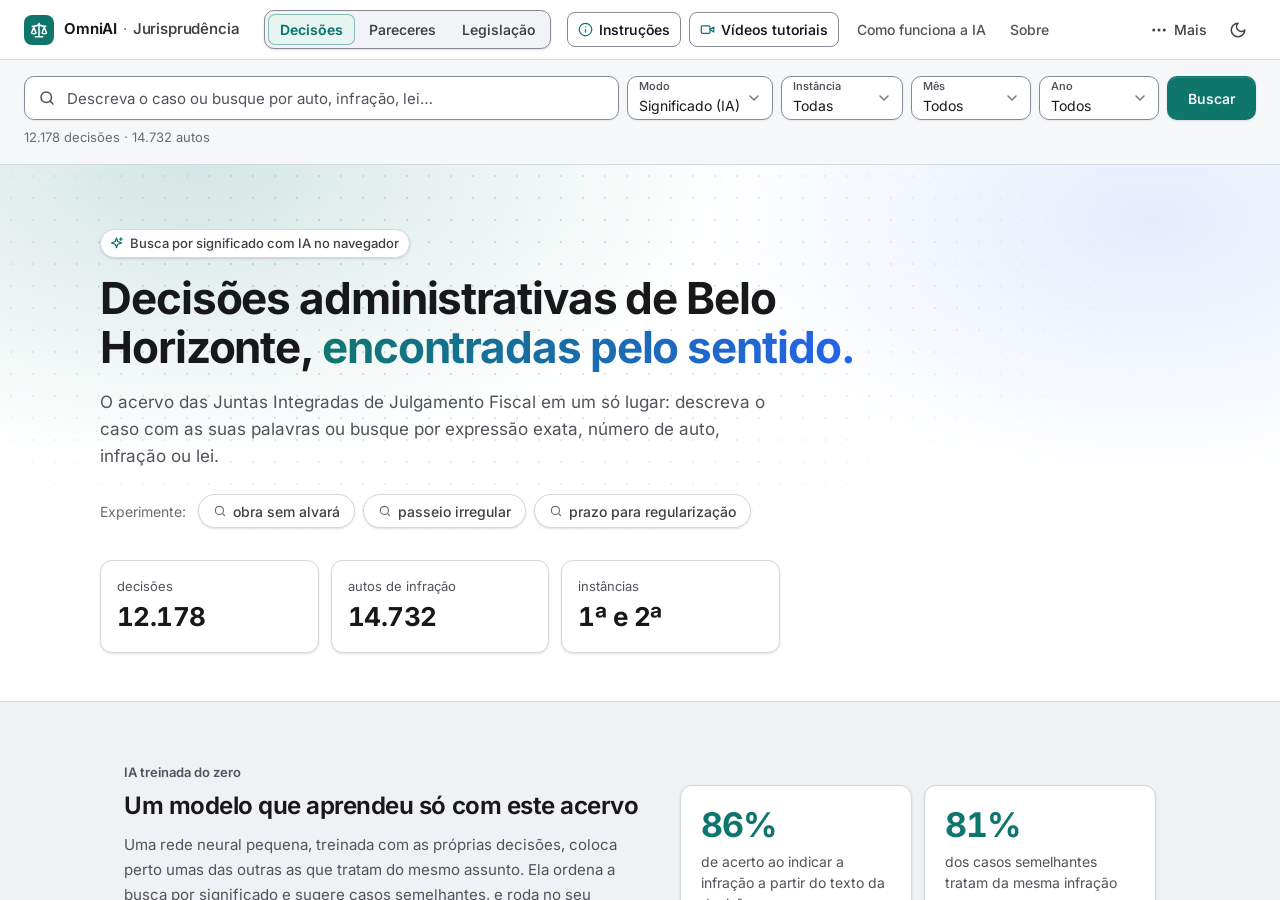
==== commit 66a0fe82: "Site: atalho para Vídeos tutoriais ao lado de Instruções Botão "Vídeos tutoriais" no topo de todas a" ====
--- a/site_publico/index.html
+++ b/site_publico/index.html
@@ -50,12 +50,14 @@
         <a class="modo" href="pareceres/">Pareceres</a>
         <a class="modo" href="legislacao/">Legislação</a>
       </div>
-      <a class="nav-link nav-destaque" href="instrucoes.html"><svg class="icon icon-sm" aria-hidden="true"><use href="assets/icones.svg#info" /></svg>Instruções</a>
+      <a class="nav-link nav-destaque" href="instrucoes.html" title="Instruções"><svg class="icon icon-sm" aria-hidden="true"><use href="assets/icones.svg#info" /></svg><span class="nav-rotulo">Instruções</span></a>
+      <a class="nav-link nav-destaque" href="tutoriais.html" title="Vídeos tutoriais"><svg class="icon icon-sm" aria-hidden="true"><use href="assets/icones.svg#video" /></svg><span class="nav-rotulo">Vídeos tutoriais</span></a>
       <a class="nav-link" href="ia.html">Como funciona a IA</a>
       <a class="nav-link" href="sobre.html">Sobre</a>
     </nav>
     <div class="topbar-acoes">
       <a class="icon-btn so-celular" href="instrucoes.html" aria-label="Instruções"><svg class="icon" aria-hidden="true"><use href="assets/icones.svg#info" /></svg></a>
+      <a class="icon-btn so-celular" href="tutoriais.html" aria-label="Vídeos tutoriais"><svg class="icon" aria-hidden="true"><use href="assets/icones.svg#video" /></svg></a>
       <details class="menu">
         <summary class="icon-btn" aria-label="Mais opções">
           <svg class="icon" aria-hidden="true"><use href="assets/icones.svg#mais" /></svg><span class="menu-rotulo">Mais</span>
--- a/site_publico/styles.css
+++ b/site_publico/styles.css
@@ -2167,6 +2167,19 @@
     height: 44px;
   }
 
+  .nav-destaque {
+    padding: 6px 8px;
+  }
+
+  .nav-destaque .nav-rotulo {
+    position: absolute;
+    width: 1px;
+    height: 1px;
+    overflow: hidden;
+    clip: rect(0, 0, 0, 0);
+    white-space: nowrap;
+  }
+
   .filtros {
     display: none;
     flex-wrap: wrap;
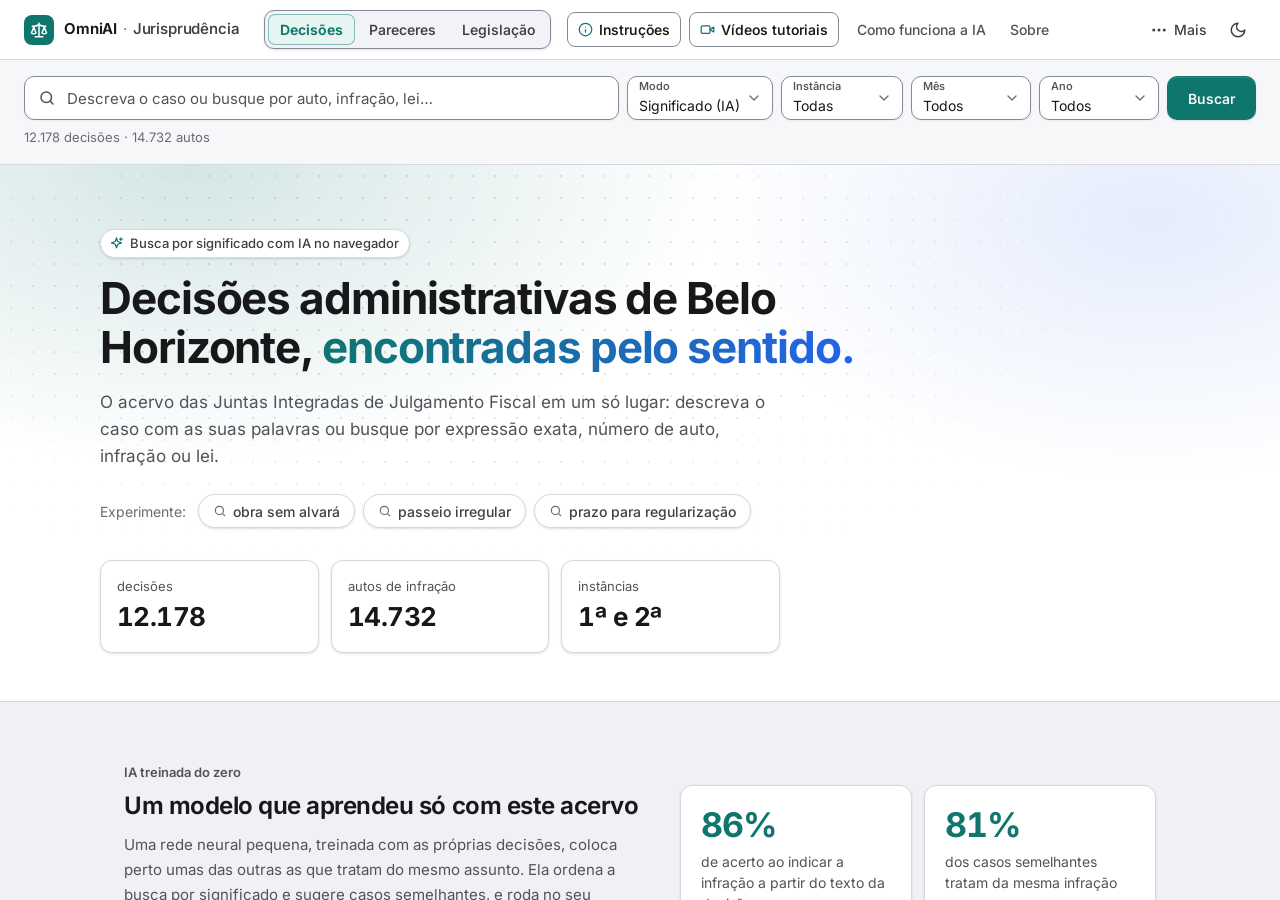
==== commit b20158d7: "Site: terceiro tema, cyberpunk, com as cores do site original O botão de tema passa a girar entre cl" ====
--- a/site_publico/index.html
+++ b/site_publico/index.html
@@ -31,7 +31,7 @@
   <script>
     try {
       const tema = localStorage.getItem("omniai-tema");
-      if (tema === "light" || tema === "dark") document.documentElement.dataset.theme = tema;
+      if (["light", "dark", "cyberpunk"].includes(tema)) document.documentElement.dataset.theme = tema;
     } catch {}
   </script>
 </head>
@@ -88,6 +88,7 @@
       <button class="icon-btn tema-toggle" type="button" aria-label="Alternar tema">
         <svg class="icon icon-lua" aria-hidden="true"><use href="assets/icones.svg#lua" /></svg>
         <svg class="icon icon-sol" aria-hidden="true"><use href="assets/icones.svg#sol" /></svg>
+        <svg class="icon icon-raio" aria-hidden="true"><use href="assets/icones.svg#raio" /></svg>
       </button>
     </div>
   </header>
--- a/site_publico/styles.css
+++ b/site_publico/styles.css
@@ -1,6 +1,6 @@
 /* OmniAI · Jurisprudência — sistema visual compartilhado por todas as páginas.
-   Tema claro padrão, escuro (grafite) por prefers-color-scheme ou pelo botão de tema,
-   que grava data-theme no <html>. */
+   Tema claro padrão, escuro (grafite) por prefers-color-scheme e cyberpunk (a paleta neon
+   do site original). O botão de tema alterna os três e grava data-theme no <html>. */
 
 @font-face {
   font-family: "Inter";
@@ -89,7 +89,7 @@
 }
 
 @media (prefers-color-scheme: dark) {
-  :root:not([data-theme="light"]) {
+  :root:not([data-theme]) {
     color-scheme: dark;
     --bg: #1a1a1f;
     --surface: #26262d;
@@ -180,6 +180,53 @@
   --focus: 0 0 0 2px var(--surface), 0 0 0 4px #2dd4bf;
 }
 
+
+/* Cyberpunk: as cores do site original (preto-azulado, ciano, rosa e amarelo neon). */
+:root[data-theme="cyberpunk"] {
+  color-scheme: dark;
+  --bg: #050608;
+  --surface: #0b0d14;
+  --surface-2: #11141d;
+  --surface-hover: #141a27;
+  --line: #1c2735;
+  --line-strong: #2b3d55;
+  --ink: #e0f4ff;
+  --ink-2: #c4def0;
+  --muted: #9ab2c8;
+  --subtle: #8aa2b8;
+  --accent: #00f0ff;
+  --accent-hover: #7ff8ff;
+  --accent-ink: #00181b;
+  --accent-soft: rgba(0, 240, 255, 0.1);
+  --accent-text: #00f0ff;
+  --busca-bg: #080a10;
+  --field-bg: #0d111a;
+  --field-border: #1f7480;
+  --field-border-hover: #00f0ff;
+  --field-shadow: 0 0 0 1px rgba(0, 240, 255, 0.05);
+  --mark-bg: #ffeb3b;
+  --mark-ink: #050608;
+  --ok-bg: rgba(0, 255, 159, 0.12);
+  --ok-ink: #3dffb5;
+  --bad-bg: rgba(255, 0, 85, 0.16);
+  --bad-ink: #ff5c93;
+  --warn-bg: rgba(255, 251, 0, 0.12);
+  --warn-ink: #fffb00;
+  --info-bg: rgba(0, 240, 255, 0.12);
+  --info-ink: #7ff8ff;
+  --neutral-bg: rgba(130, 154, 177, 0.16);
+  --neutral-ink: #b8cde0;
+  --hero-a: rgba(0, 240, 255, 0.14);
+  --hero-b: rgba(255, 0, 85, 0.12);
+  --shadow-card: 0 0 0 1px rgba(0, 240, 255, 0.04), 0 0 14px rgba(0, 240, 255, 0.05);
+  --shadow-hover: 0 0 0 1px rgba(0, 240, 255, 0.25), 0 0 20px rgba(0, 240, 255, 0.22);
+  --hero-dot: rgba(0, 240, 255, 0.14);
+  --titulo-a: #00f0ff;
+  --titulo-b: #ff2e7e;
+  --shadow-menu: 0 0 0 1px rgba(0, 240, 255, 0.2), 0 12px 32px rgba(0, 0, 0, 0.7);
+  --focus: 0 0 0 2px #050608, 0 0 0 4px #fffb00;
+}
+
 /* ---------- Base ---------- */
 
 *,
@@ -600,25 +647,28 @@
   display: none;
 }
 
-.tema-toggle .icon-sol {
+.tema-toggle .icon {
   display: none;
 }
 
-:root[data-theme="dark"] .tema-toggle .icon-sol {
+.tema-toggle .icon-lua,
+:root[data-theme="dark"] .tema-toggle .icon-raio,
+:root[data-theme="cyberpunk"] .tema-toggle .icon-sol {
   display: block;
 }
 
-:root[data-theme="dark"] .tema-toggle .icon-lua {
+:root[data-theme="dark"] .tema-toggle .icon-lua,
+:root[data-theme="cyberpunk"] .tema-toggle .icon-lua {
   display: none;
 }
 
 @media (prefers-color-scheme: dark) {
-  :root:not([data-theme="light"]) .tema-toggle .icon-sol {
+  :root:not([data-theme]) .tema-toggle .icon-lua {
+    display: none;
+  }
+
+  :root:not([data-theme]) .tema-toggle .icon-raio {
     display: block;
-  }
-
-  :root:not([data-theme="light"]) .tema-toggle .icon-lua {
-    display: none;
   }
 }
 
@@ -2498,3 +2548,60 @@
 :is(.result, .exemplo, .btn, .topico, .similar, .modo, .nav-link):focus-visible {
   box-shadow: var(--focus);
 }
+
+/* ---------- Cyberpunk: toques neon do site original ---------- */
+
+:root[data-theme="cyberpunk"] body {
+  background:
+    linear-gradient(rgba(0, 240, 255, 0.035) 1px, transparent 1px) 0 0 / 40px 40px,
+    linear-gradient(90deg, rgba(255, 0, 85, 0.035) 1px, transparent 1px) 0 0 / 40px 40px,
+    var(--bg);
+  background-attachment: fixed;
+}
+
+:root[data-theme="cyberpunk"] .topbar,
+:root[data-theme="cyberpunk"] .busca {
+  border-bottom-color: rgba(0, 240, 255, 0.28);
+}
+
+:root[data-theme="cyberpunk"] .brand-mark {
+  box-shadow: 0 0 14px rgba(0, 240, 255, 0.55);
+}
+
+:root[data-theme="cyberpunk"] .modo[aria-current="page"],
+:root[data-theme="cyberpunk"] .metrica strong,
+:root[data-theme="cyberpunk"] .ia-numero strong {
+  text-shadow: 0 0 10px rgba(0, 240, 255, 0.55);
+}
+
+:root[data-theme="cyberpunk"] .btn-primary,
+:root[data-theme="cyberpunk"] .open-button {
+  background: linear-gradient(90deg, #ff0055, #ff2fa0);
+  color: #0a0005;
+  box-shadow: 0 0 16px rgba(255, 0, 85, 0.35);
+}
+
+:root[data-theme="cyberpunk"] .btn-primary:hover,
+:root[data-theme="cyberpunk"] .open-button:hover {
+  background: linear-gradient(90deg, #ff2e74, #ff5cb5);
+  color: #0a0005;
+  box-shadow: 0 0 22px rgba(255, 0, 85, 0.55);
+}
+
+:root[data-theme="cyberpunk"] .result.active {
+  border-color: var(--accent);
+  box-shadow: 0 0 0 1px var(--accent), 0 0 18px rgba(0, 240, 255, 0.3);
+}
+
+:root[data-theme="cyberpunk"] .secao-rotulo,
+:root[data-theme="cyberpunk"] .eyebrow .icon {
+  color: #fffb00;
+}
+
+:root[data-theme="cyberpunk"] .campo-busca input:focus {
+  box-shadow: 0 0 0 3px rgba(0, 240, 255, 0.18), 0 0 16px rgba(0, 240, 255, 0.25);
+}
+
+:root[data-theme="cyberpunk"] mark {
+  box-shadow: 0 0 8px rgba(255, 235, 59, 0.45);
+}
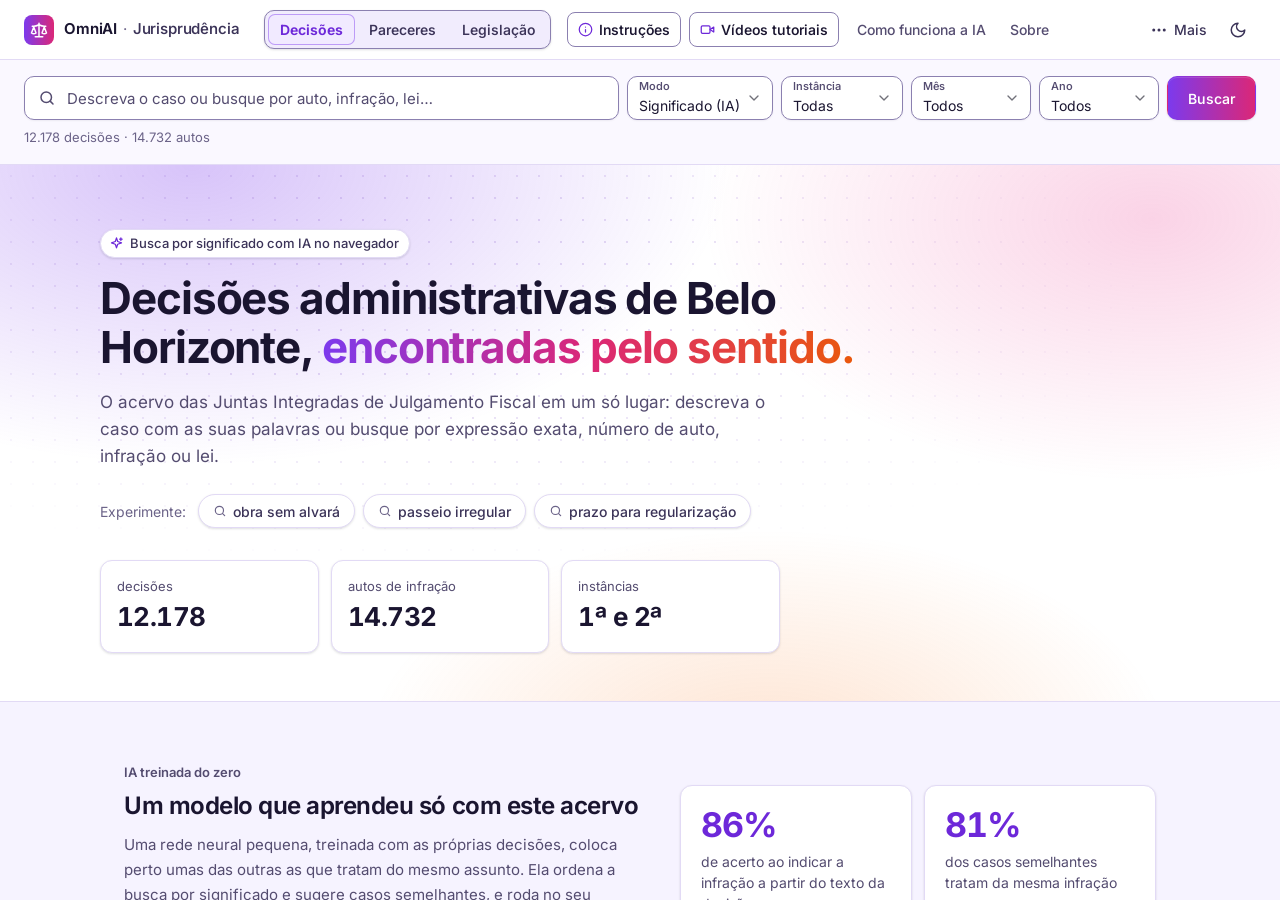
==== commit c8762316: "Site: paleta violeta e rosa e brilho no foco e no hover" ====
--- a/site_publico/index.html
+++ b/site_publico/index.html
@@ -7,7 +7,7 @@
   <title>OmniAI · Jurisprudência — busca de decisões administrativas com IA</title>
   <meta name="description"
     content="Busque mais de 12 mil decisões das Juntas Integradas de Julgamento Fiscal de Belo Horizonte por expressão, palavras ou significado, com IA que roda no navegador." />
-  <meta name="theme-color" content="#0f766e" />
+  <meta name="theme-color" content="#7c3aed" />
   <link rel="canonical" href="https://sauliiin.github.io/jurisprudencia-juntas/site_publico/" />
   <meta property="og:type" content="website" />
   <meta property="og:locale" content="pt_BR" />
--- a/site_publico/styles.css
+++ b/site_publico/styles.css
@@ -26,27 +26,27 @@
 
 :root {
   color-scheme: light;
-  --bg: #f0f1f4;
+  --bg: #f6f3ff;
   --surface: #ffffff;
-  --surface-2: #f2f3f6;
-  --surface-hover: #f6f7f9;
-  --line: #d5d8df;
-  --line-strong: #b9bdc7;
-  --ink: #18181b;
-  --ink-2: #3f3f46;
-  --muted: #52525b;
-  --subtle: #6b6b74;
-  --accent: #0f766e;
-  --accent-hover: #115e59;
+  --surface-2: #f1ecfd;
+  --surface-hover: #f8f5ff;
+  --line: #e2daf5;
+  --line-strong: #c7bce6;
+  --ink: #1a1530;
+  --ink-2: #3b3358;
+  --muted: #544c70;
+  --subtle: #6b6388;
+  --accent: #7c3aed;
+  --accent-hover: #6d28d9;
   --accent-ink: #ffffff;
-  --accent-soft: #e6f4f2;
-  --accent-text: #0f766e;
-  --busca-bg: #f6f7f9;
+  --accent-soft: #f1eaff;
+  --accent-text: #6d28d9;
+  --busca-bg: #faf8ff;
   --field-bg: #ffffff;
-  --field-border: #868a96;
-  --field-border-hover: #6b6b74;
+  --field-border: #8b80b0;
+  --field-border-hover: #6d5fa0;
   --field-shadow: 0 1px 2px rgba(24, 24, 27, 0.06);
-  --mark-bg: #fdf0a6;
+  --mark-bg: #ffe066;
   --mark-ink: #18181b;
   --ok-bg: #e7f6ec;
   --ok-ink: #166534;
@@ -58,15 +58,20 @@
   --info-ink: #1d4ed8;
   --neutral-bg: #f0f0f2;
   --neutral-ink: #52525b;
-  --hero-a: rgba(15, 118, 110, 0.18);
-  --hero-b: rgba(37, 99, 235, 0.12);
+  --hero-a: rgba(124, 58, 237, 0.30);
+  --hero-b: rgba(236, 72, 153, 0.24);
   --shadow-card: 0 1px 2px rgba(16, 24, 40, 0.06), 0 1px 3px rgba(16, 24, 40, 0.08);
   --shadow-hover: 0 2px 4px rgba(16, 24, 40, 0.06), 0 8px 20px rgba(16, 24, 40, 0.1);
-  --hero-dot: rgba(15, 23, 42, 0.13);
-  --titulo-a: #0f766e;
-  --titulo-b: #2563eb;
+  --hero-dot: rgba(91, 33, 182, 0.15);
+  --titulo-a: #7c3aed;
+  --titulo-b: #db2777;
   --shadow-menu: 0 8px 28px rgba(24, 24, 27, 0.12), 0 1px 3px rgba(24, 24, 27, 0.06);
-  --focus: 0 0 0 2px var(--surface), 0 0 0 4px #0f766e;
+  --glow: 0 0 18px 3px rgba(124, 58, 237, 0.45), 0 0 36px 6px rgba(219, 39, 119, 0.18);
+  --focus: 0 0 0 2px var(--surface), 0 0 0 4px #7c3aed, var(--glow);
+  --hero-c: rgba(249, 115, 22, 0.20);
+  --titulo-c: #ea580c;
+  --btn-grad: linear-gradient(90deg, #7c3aed, #db2777);
+  --btn-grad-hover: linear-gradient(90deg, #6d28d9, #be185d);
 
   --s-1: 4px;
   --s-2: 8px;
@@ -91,25 +96,25 @@
 @media (prefers-color-scheme: dark) {
   :root:not([data-theme]) {
     color-scheme: dark;
-    --bg: #1a1a1f;
-    --surface: #26262d;
-    --surface-2: #2e2e36;
-    --surface-hover: #313139;
-    --line: #42424c;
-    --line-strong: #575762;
-    --ink: #ededef;
-    --ink-2: #d4d4d8;
-    --muted: #b0b0b9;
-    --subtle: #9d9da7;
-    --accent: #2dd4bf;
-    --accent-hover: #5eead4;
-    --accent-ink: #042f2e;
-    --accent-soft: rgba(45, 212, 191, 0.12);
-    --accent-text: #5eead4;
-    --busca-bg: #222228;
-    --field-bg: #31313a;
-    --field-border: #74747f;
-    --field-border-hover: #9a9aa5;
+    --bg: #14111f;
+    --surface: #1e1a2e;
+    --surface-2: #262138;
+    --surface-hover: #2b2540;
+    --line: #3a3354;
+    --line-strong: #4f4670;
+    --ink: #f3f0fd;
+    --ink-2: #ddd7f2;
+    --muted: #bbb3d6;
+    --subtle: #a79ec6;
+    --accent: #a78bfa;
+    --accent-hover: #c4b5fd;
+    --accent-ink: #1e0b3d;
+    --accent-soft: rgba(167, 139, 250, 0.15);
+    --accent-text: #c4b5fd;
+    --busca-bg: #1a1628;
+    --field-bg: #262138;
+    --field-border: #7a6fa0;
+    --field-border-hover: #a79ec6;
     --field-shadow: 0 1px 2px rgba(0, 0, 0, 0.3);
     --mark-bg: rgba(250, 204, 21, 0.28);
     --mark-ink: #fef9c3;
@@ -123,39 +128,44 @@
     --info-ink: #93c5fd;
     --neutral-bg: rgba(161, 161, 170, 0.14);
     --neutral-ink: #c4c4cc;
-    --hero-a: rgba(45, 212, 191, 0.17);
-    --hero-b: rgba(129, 140, 248, 0.14);
+    --hero-a: rgba(139, 92, 246, 0.32);
+    --hero-b: rgba(236, 72, 153, 0.24);
     --shadow-card: 0 1px 2px rgba(0, 0, 0, 0.35), inset 0 1px 0 rgba(255, 255, 255, 0.04);
     --shadow-hover: 0 2px 6px rgba(0, 0, 0, 0.4), 0 10px 24px rgba(0, 0, 0, 0.35), inset 0 1px 0 rgba(255, 255, 255, 0.05);
-    --hero-dot: rgba(255, 255, 255, 0.08);
-    --titulo-a: #5eead4;
-    --titulo-b: #a5b4fc;
+    --hero-dot: rgba(255, 255, 255, 0.09);
+    --titulo-a: #c4b5fd;
+    --titulo-b: #f472b6;
     --shadow-menu: 0 12px 32px rgba(0, 0, 0, 0.5), 0 1px 3px rgba(0, 0, 0, 0.4);
-    --focus: 0 0 0 2px var(--surface), 0 0 0 4px #2dd4bf;
+    --glow: 0 0 18px 3px rgba(167, 139, 250, 0.55), 0 0 36px 6px rgba(244, 114, 182, 0.22);
+    --focus: 0 0 0 2px var(--surface), 0 0 0 4px #a78bfa, var(--glow);
+    --hero-c: rgba(251, 146, 60, 0.18);
+    --titulo-c: #fdba74;
+    --btn-grad: linear-gradient(90deg, #a78bfa, #f472b6);
+    --btn-grad-hover: linear-gradient(90deg, #c4b5fd, #f9a8d4);
   }
 }
 
 :root[data-theme="dark"] {
   color-scheme: dark;
-  --bg: #1a1a1f;
-  --surface: #26262d;
-  --surface-2: #2e2e36;
-  --surface-hover: #313139;
-  --line: #42424c;
-  --line-strong: #575762;
-  --ink: #ededef;
-  --ink-2: #d4d4d8;
-  --muted: #b0b0b9;
-  --subtle: #9d9da7;
-  --accent: #2dd4bf;
-  --accent-hover: #5eead4;
-  --accent-ink: #042f2e;
-  --accent-soft: rgba(45, 212, 191, 0.12);
-  --accent-text: #5eead4;
-  --busca-bg: #222228;
-  --field-bg: #31313a;
-  --field-border: #74747f;
-  --field-border-hover: #9a9aa5;
+  --bg: #14111f;
+  --surface: #1e1a2e;
+  --surface-2: #262138;
+  --surface-hover: #2b2540;
+  --line: #3a3354;
+  --line-strong: #4f4670;
+  --ink: #f3f0fd;
+  --ink-2: #ddd7f2;
+  --muted: #bbb3d6;
+  --subtle: #a79ec6;
+  --accent: #a78bfa;
+  --accent-hover: #c4b5fd;
+  --accent-ink: #1e0b3d;
+  --accent-soft: rgba(167, 139, 250, 0.15);
+  --accent-text: #c4b5fd;
+  --busca-bg: #1a1628;
+  --field-bg: #262138;
+  --field-border: #7a6fa0;
+  --field-border-hover: #a79ec6;
   --field-shadow: 0 1px 2px rgba(0, 0, 0, 0.3);
   --mark-bg: rgba(250, 204, 21, 0.28);
   --mark-ink: #fef9c3;
@@ -169,15 +179,20 @@
   --info-ink: #93c5fd;
   --neutral-bg: rgba(161, 161, 170, 0.14);
   --neutral-ink: #c4c4cc;
-  --hero-a: rgba(45, 212, 191, 0.17);
-  --hero-b: rgba(129, 140, 248, 0.14);
+  --hero-a: rgba(139, 92, 246, 0.32);
+  --hero-b: rgba(236, 72, 153, 0.24);
   --shadow-card: 0 1px 2px rgba(0, 0, 0, 0.35), inset 0 1px 0 rgba(255, 255, 255, 0.04);
   --shadow-hover: 0 2px 6px rgba(0, 0, 0, 0.4), 0 10px 24px rgba(0, 0, 0, 0.35), inset 0 1px 0 rgba(255, 255, 255, 0.05);
-  --hero-dot: rgba(255, 255, 255, 0.08);
-  --titulo-a: #5eead4;
-  --titulo-b: #a5b4fc;
+  --hero-dot: rgba(255, 255, 255, 0.09);
+  --titulo-a: #c4b5fd;
+  --titulo-b: #f472b6;
   --shadow-menu: 0 12px 32px rgba(0, 0, 0, 0.5), 0 1px 3px rgba(0, 0, 0, 0.4);
-  --focus: 0 0 0 2px var(--surface), 0 0 0 4px #2dd4bf;
+  --glow: 0 0 18px 3px rgba(167, 139, 250, 0.55), 0 0 36px 6px rgba(244, 114, 182, 0.22);
+  --focus: 0 0 0 2px var(--surface), 0 0 0 4px #a78bfa, var(--glow);
+  --hero-c: rgba(251, 146, 60, 0.18);
+  --titulo-c: #fdba74;
+  --btn-grad: linear-gradient(90deg, #a78bfa, #f472b6);
+  --btn-grad-hover: linear-gradient(90deg, #c4b5fd, #f9a8d4);
 }
 
 
@@ -224,7 +239,12 @@
   --titulo-a: #00f0ff;
   --titulo-b: #ff2e7e;
   --shadow-menu: 0 0 0 1px rgba(0, 240, 255, 0.2), 0 12px 32px rgba(0, 0, 0, 0.7);
+  --glow: 0 0 16px 2px rgba(0, 240, 255, 0.3);
   --focus: 0 0 0 2px #050608, 0 0 0 4px #fffb00;
+  --hero-c: rgba(255, 251, 0, 0.06);
+  --titulo-c: #ff2e7e;
+  --btn-grad: var(--accent);
+  --btn-grad-hover: var(--accent-hover);
 }
 
 /* ---------- Base ---------- */
@@ -390,14 +410,14 @@
 .btn-primary,
 .open-button {
   border-color: transparent;
-  background: var(--accent);
+  background: var(--btn-grad);
   color: var(--accent-ink);
 }
 
 .btn-primary:hover,
 .open-button:hover {
   border-color: transparent;
-  background: var(--accent-hover);
+  background: var(--btn-grad-hover);
   color: var(--accent-ink);
 }
 
@@ -471,7 +491,7 @@
   width: 30px;
   height: 30px;
   border-radius: 8px;
-  background: var(--accent);
+  background: var(--btn-grad);
   color: var(--accent-ink);
 }
 
@@ -728,7 +748,7 @@
 
 .campo-busca input:focus {
   border-color: var(--accent);
-  box-shadow: 0 0 0 3px var(--accent-soft);
+  box-shadow: 0 0 0 3px var(--accent-soft), var(--glow);
 }
 
 .searchbar .btn-buscar {
@@ -789,6 +809,7 @@
 
 .filtro select:focus-visible {
   border-color: var(--accent);
+  box-shadow: 0 0 0 3px var(--accent-soft), var(--glow);
 }
 
 .busca-status {
@@ -845,6 +866,7 @@
   background:
     radial-gradient(60% 80% at 15% 0%, var(--hero-a), transparent 70%),
     radial-gradient(50% 70% at 90% 10%, var(--hero-b), transparent 70%),
+    radial-gradient(45% 60% at 60% 110%, var(--hero-c), transparent 70%),
     var(--surface);
 }
 
@@ -870,7 +892,7 @@
 }
 
 .titulo-destaque {
-  background: linear-gradient(90deg, var(--titulo-a), var(--titulo-b));
+  background: linear-gradient(90deg, var(--titulo-a), var(--titulo-b), var(--titulo-c));
   -webkit-background-clip: text;
   background-clip: text;
   color: transparent;
@@ -2544,6 +2566,28 @@
   box-shadow: var(--shadow-hover);
 }
 
+/* Página inicial: chips, números e cartões brilham ao passar o mouse. */
+.numero,
+.metrica,
+.ia-numero,
+.recurso,
+.exemplo {
+  transition: border-color var(--t), box-shadow var(--t), color var(--t);
+}
+
+.exemplo:hover,
+.numero:hover,
+.metrica:hover,
+.ia-numero:hover,
+.recurso:hover {
+  border-color: var(--accent);
+  box-shadow: var(--glow);
+}
+
+.exemplo:hover .icon {
+  color: var(--accent-text);
+}
+
 /* O anel de foco do teclado vale mais que a sombra dos cartões. */
 :is(.result, .exemplo, .btn, .topico, .similar, .modo, .nav-link):focus-visible {
   box-shadow: var(--focus);
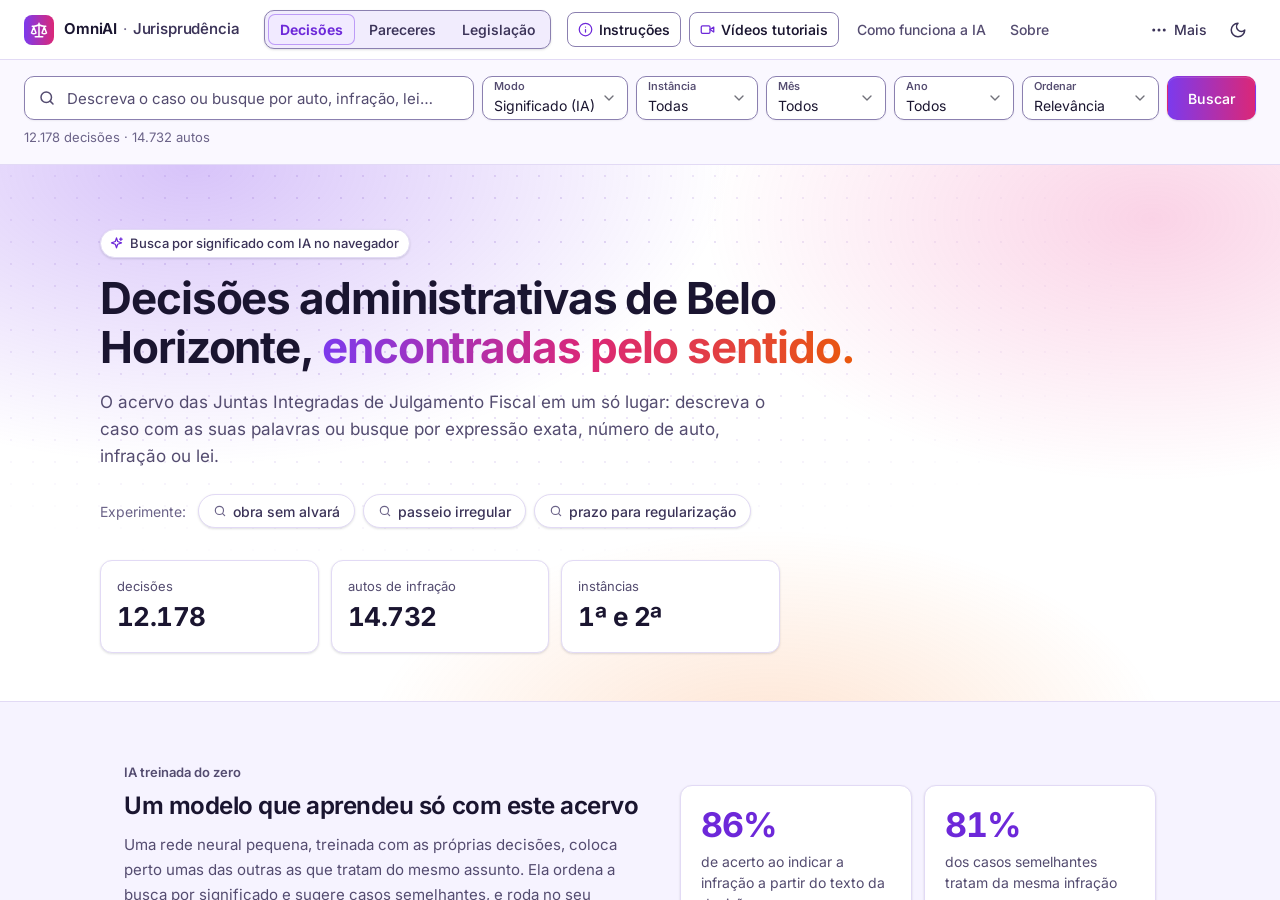
==== commit e5ea5a12: "Site e API: ordenar decisões e pareceres por data" ====
--- a/site_publico/index.html
+++ b/site_publico/index.html
@@ -141,6 +141,13 @@
             <option value="">Todos</option>
           </select>
         </label>
+        <label class="filtro"><span class="filtro-rotulo">Ordenar</span>
+          <select id="sort-order">
+            <option value="relevancia">Relevância</option>
+            <option value="recentes">Mais recentes</option>
+            <option value="antigas">Mais antigas</option>
+          </select>
+        </label>
       </div>
       <button class="btn btn-primary btn-buscar" type="submit">Buscar</button>
     </form>
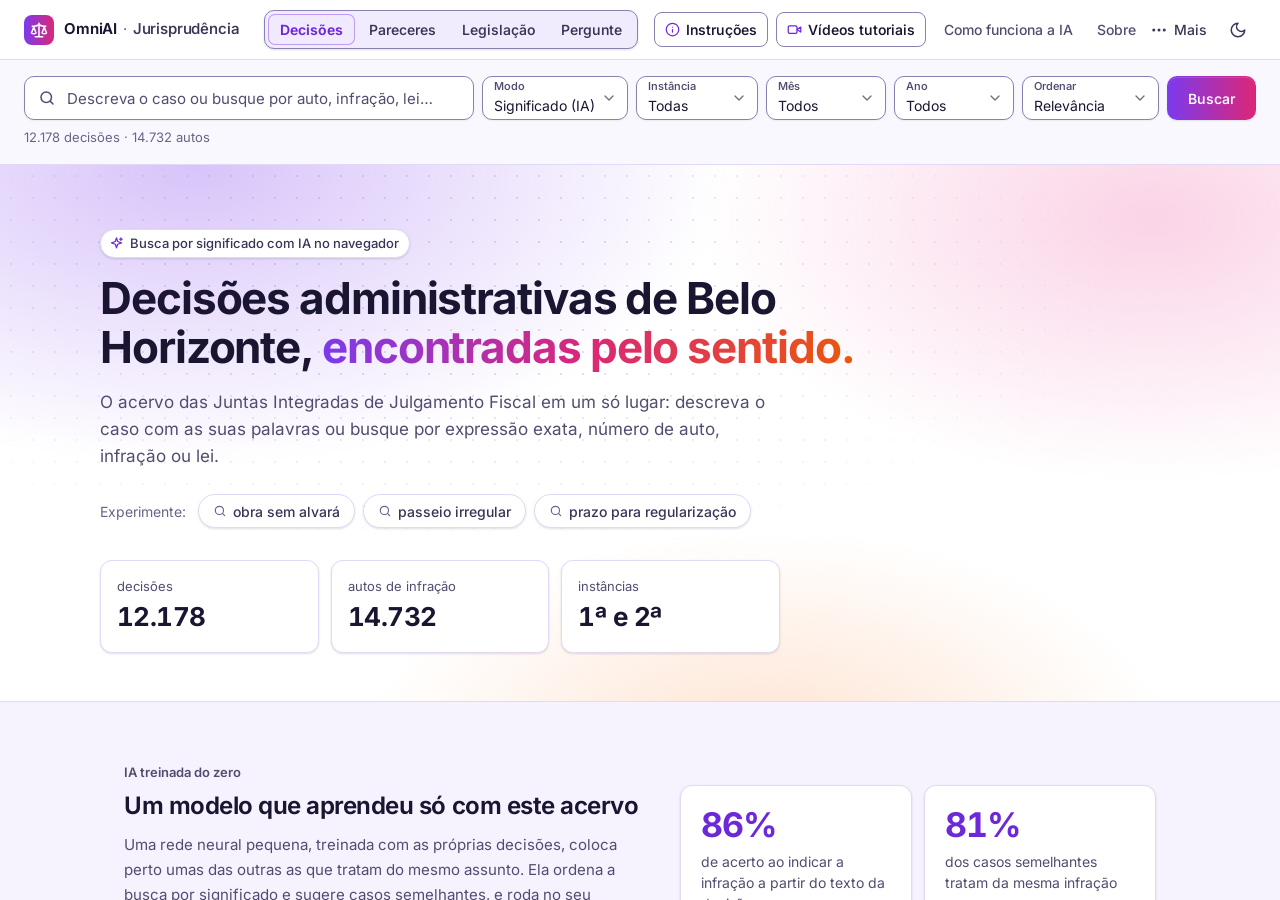
==== commit 4b67d905: "Pergunte ao Entendimento: respostas com citação a partir do Vade Mecum Nova página pergunte/ e rota " ====
--- a/site_publico/index.html
+++ b/site_publico/index.html
@@ -49,6 +49,7 @@
         <a class="modo" href="./" aria-current="page">Decisões</a>
         <a class="modo" href="pareceres/">Pareceres</a>
         <a class="modo" href="legislacao/">Legislação</a>
+        <a class="modo" href="pergunte/">Pergunte</a>
       </div>
       <a class="nav-link nav-destaque" href="instrucoes.html" title="Instruções"><svg class="icon icon-sm" aria-hidden="true"><use href="assets/icones.svg#info" /></svg><span class="nav-rotulo">Instruções</span></a>
       <a class="nav-link nav-destaque" href="tutoriais.html" title="Vídeos tutoriais"><svg class="icon icon-sm" aria-hidden="true"><use href="assets/icones.svg#video" /></svg><span class="nav-rotulo">Vídeos tutoriais</span></a>
@@ -67,6 +68,7 @@
             <a href="./"><svg class="icon" aria-hidden="true"><use href="assets/icones.svg#balanca" /></svg>Decisões</a>
             <a href="pareceres/"><svg class="icon" aria-hidden="true"><use href="assets/icones.svg#pasta" /></svg>Pareceres</a>
             <a href="legislacao/"><svg class="icon" aria-hidden="true"><use href="assets/icones.svg#livro" /></svg>Legislação</a>
+            <a href="pergunte/"><svg class="icon" aria-hidden="true"><use href="assets/icones.svg#faisca" /></svg>Pergunte</a>
           </div>
           <div class="so-medio">
             <a href="ia.html"><svg class="icon" aria-hidden="true"><use href="assets/icones.svg#faisca" /></svg>Como funciona a IA</a>
--- a/site_publico/styles.css
+++ b/site_publico/styles.css
@@ -2649,3 +2649,185 @@
 :root[data-theme="cyberpunk"] mark {
   box-shadow: 0 0 8px rgba(255, 235, 59, 0.45);
 }
+
+/* ---------- Pergunte ao Entendimento (pergunte/) ---------- */
+
+.searchbar-pergunta {
+  grid-template-columns: minmax(0, 1fr) auto;
+  grid-template-areas: "campo buscar";
+  max-width: none;
+}
+
+.pergunta-nota {
+  margin-top: var(--s-4);
+  font-size: 13px;
+  line-height: 1.55;
+}
+
+.resposta {
+  margin-top: var(--s-8);
+}
+
+.resposta[hidden],
+.resposta [hidden] {
+  display: none;
+}
+
+.resposta .ia-hint {
+  margin: 0 0 var(--s-4);
+}
+
+.resposta-carregando {
+  display: flex;
+  align-items: center;
+  gap: var(--s-3);
+  padding: var(--s-4) var(--s-5);
+  border: 1px solid var(--line);
+  border-radius: var(--r-lg);
+  background: var(--surface);
+  color: var(--muted);
+  font-size: 15px;
+}
+
+.resposta-carregando .ponto {
+  width: 10px;
+  height: 10px;
+  border-radius: var(--r-full);
+  background: var(--btn-grad);
+  animation: pulsar 1s ease-in-out infinite;
+}
+
+@keyframes pulsar {
+  0%,
+  100% {
+    opacity: 0.35;
+    transform: scale(0.8);
+  }
+  50% {
+    opacity: 1;
+    transform: scale(1.1);
+  }
+}
+
+.resposta-texto {
+  padding: var(--s-5) var(--s-6);
+  border: 1px solid var(--line);
+  border-left: 3px solid var(--accent);
+  border-radius: var(--r-lg);
+  background: var(--surface);
+  box-shadow: var(--shadow-card);
+  color: var(--ink);
+}
+
+.resposta-texto p:last-child {
+  margin-bottom: 0;
+}
+
+.citacao {
+  margin-left: 1px;
+  color: var(--accent-text);
+  font-size: 0.85em;
+  font-weight: 650;
+  text-decoration: none;
+  vertical-align: 1px;
+}
+
+.citacao:hover {
+  text-decoration: underline;
+}
+
+.resposta-modelo {
+  margin-top: var(--s-2);
+  font-size: 12.5px;
+}
+
+.fontes {
+  display: grid;
+  gap: var(--s-2);
+}
+
+.fonte {
+  border: 1px solid var(--line);
+  border-radius: var(--r);
+  background: var(--surface);
+  scroll-margin-top: calc(var(--topbar-h) + var(--s-4));
+}
+
+.fonte summary {
+  display: flex;
+  align-items: flex-start;
+  gap: var(--s-3);
+  padding: var(--s-3) var(--s-4);
+  cursor: pointer;
+  list-style: none;
+}
+
+.fonte summary::-webkit-details-marker {
+  display: none;
+}
+
+.fonte summary:hover {
+  background: var(--surface-hover);
+}
+
+.fonte[open] summary {
+  border-bottom: 1px solid var(--line);
+}
+
+.fonte-n {
+  flex: none;
+  display: inline-grid;
+  place-items: center;
+  min-width: 24px;
+  height: 24px;
+  border-radius: var(--r-full);
+  background: var(--accent-soft);
+  color: var(--accent-text);
+  font-size: 12px;
+  font-weight: 700;
+}
+
+.fonte-titulo {
+  display: grid;
+  gap: 2px;
+  min-width: 0;
+  font-size: 14.5px;
+  line-height: 1.45;
+}
+
+.fonte-caminho {
+  color: var(--muted);
+  font-size: 12.5px;
+}
+
+.fonte-texto {
+  padding: var(--s-4) var(--s-5);
+  font-size: 14.5px;
+  line-height: 1.7;
+}
+
+.fonte-texto p:last-child {
+  margin-bottom: 0;
+}
+
+.resposta-documento {
+  margin-top: var(--s-4);
+  font-size: 14px;
+}
+
+@media (max-width: 860px) {
+  .searchbar-pergunta {
+    grid-template-columns: minmax(0, 1fr);
+    grid-template-areas:
+      "campo"
+      "buscar";
+  }
+
+  .resposta-texto {
+    padding: var(--s-4);
+  }
+
+  .fonte-texto {
+    padding: var(--s-3) var(--s-4);
+  }
+}
